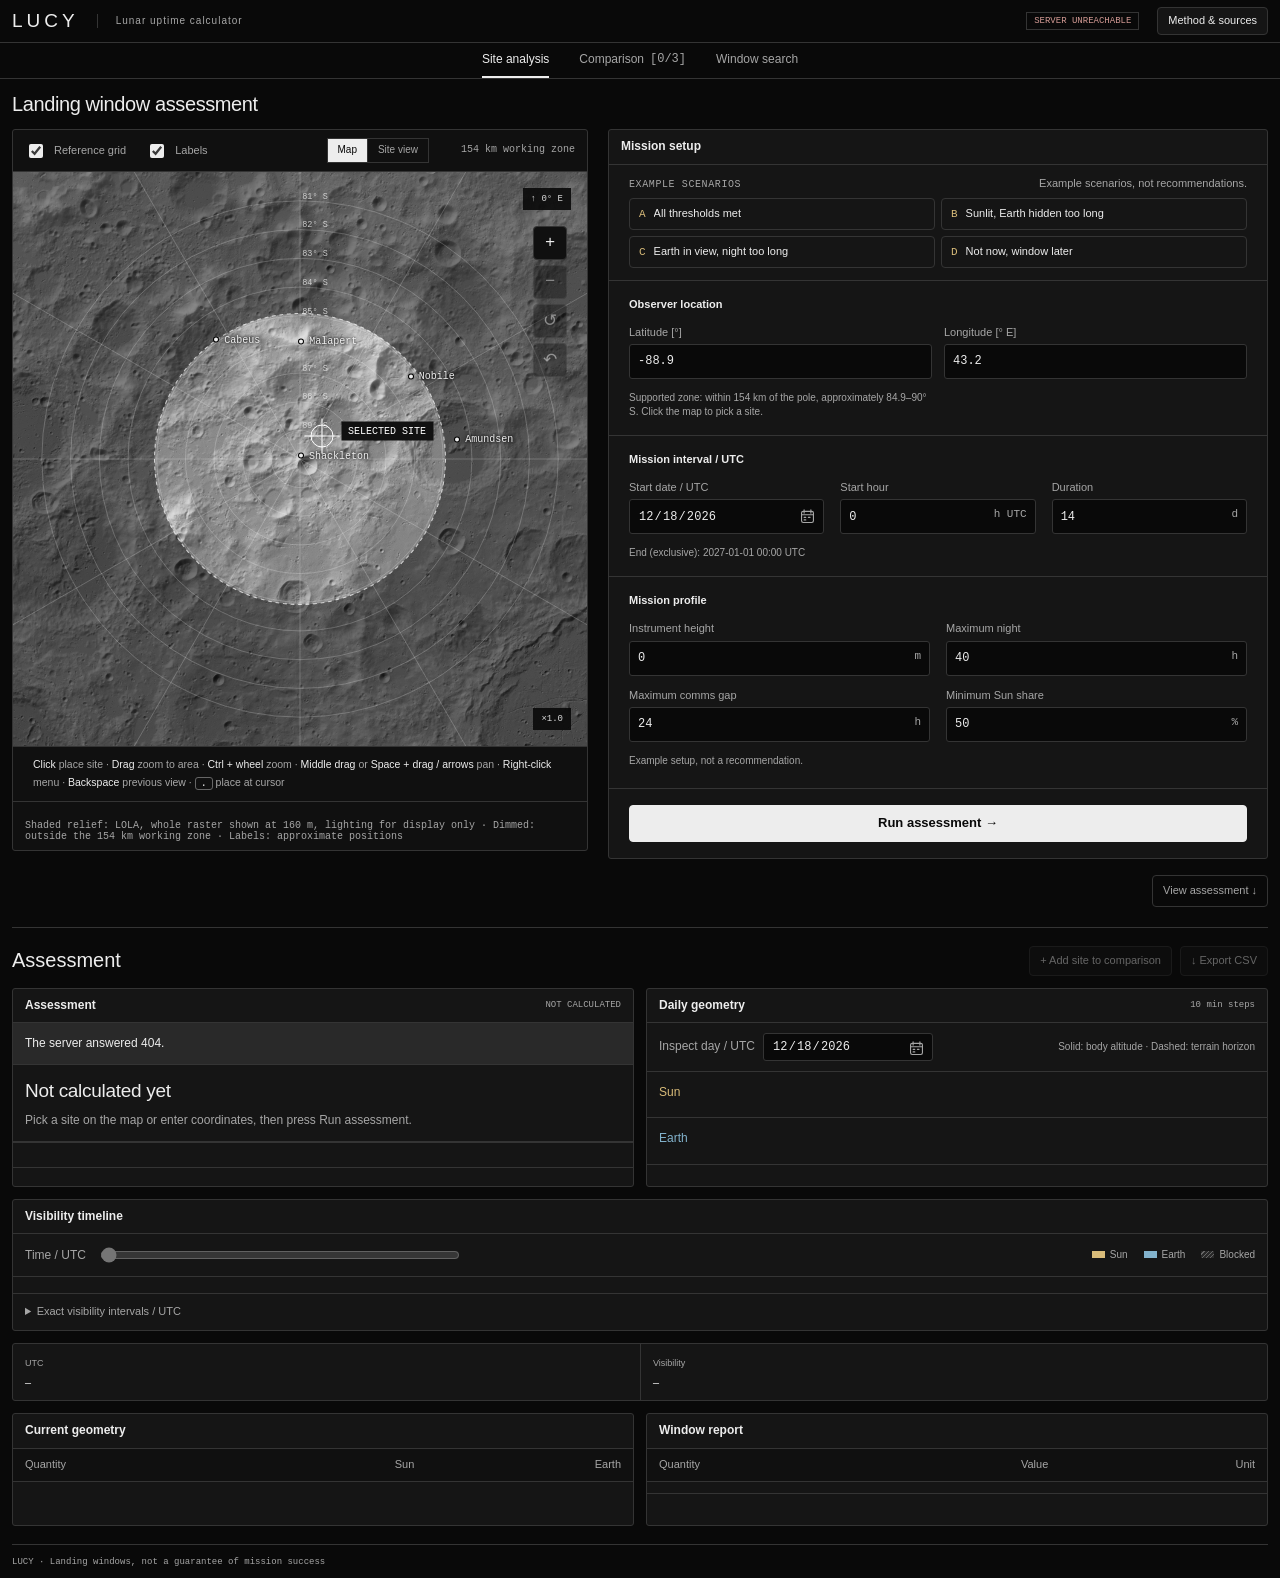
==== web/index.html @ 044cf1bf "Add the nearest acceptable window, example scenarios and the new search layout - POST /api/next-wind" ====
<!doctype html>
<html lang="en">
<head>
<meta charset="utf-8">
<meta name="viewport" content="width=device-width,initial-scale=1">
<meta name="description" content="LUCY: landing windows at the lunar south pole. Sunlight and direct Earth visibility from LOLA terrain and JPL DE440 ephemerides.">
<title>LUCY | Lunar Uptime Calculator for Your mission</title>
<link rel="stylesheet" href="assets/css/lucy.css">
</head>
<body>
<header><div class="brand">LUCY</div><div class="product">Lunar uptime calculator</div><span class="mode" id="data-state">Connecting…</span><button id="about">Method &amp; sources</button></header>
<nav aria-label="Primary navigation"><div class="nav-links">
<button role="tab" id="tab-site" aria-selected="true" aria-controls="site-view" data-view="site">Site analysis</button>
<a id="tab-compare" href="compare.html">Comparison <span id="pin-count" class="mono">[0/3]</span></a>
<button role="tab" id="tab-search" aria-selected="false" aria-controls="search-view" data-view="search">Window search</button>
</div></nav>
<div class="workspace-title"><div><h1 id="page-title">Landing window assessment</h1></div></div>

<main>
<div id="site-view" data-stale="false" role="tabpanel" aria-labelledby="tab-site">
<section class="setup-stage" aria-label="Site and mission configuration"><div class="layout">

<section class="panel map-panel">
<div class="panel-head"><h2>Surface</h2></div>
<div class="map-toolbar">
<label><input type="checkbox" id="grid-toggle" checked> Reference grid</label>
<label><input type="checkbox" id="labels-toggle" checked> Labels</label>
<div class="view-switch" id="view-switch" role="group" aria-label="Surface view" hidden><button type="button" id="view-map" aria-pressed="true">Map</button><button type="button" id="view-3d" aria-pressed="false">Site view</button></div>
<span class="mono">154 km working zone</span>
</div>
<div class="map-stage">
<div class="map" id="map" tabindex="0" aria-label="South pole map. Click to place the site. Use the coordinate fields for exact values.">
<div class="world" id="world">
<img id="map-image" src="assets/img/basemap.jpg" alt="Shaded relief of the lunar south pole from LOLA terrain" draggable="false">
<svg class="graticule" id="grid" aria-hidden="true" viewBox="-304 -304 608 608" preserveAspectRatio="none"></svg>
</div>
<div class="overlay">
<div id="label-layer"></div>
<div id="pin-layer"></div>
<div class="marker" id="marker"><span>SELECTED SITE</span></div>
</div>
<div class="selbox" id="selbox"></div>
<span class="map-axis">↑ 0° E</span>
<div class="map-ui zoom-tools" role="group" aria-label="Map view">
<button type="button" id="zoom-in" aria-label="Zoom in" title="Zoom in">+</button>
<button type="button" id="zoom-out" aria-label="Zoom out" title="Zoom out">−</button>
<button type="button" id="zoom-reset" aria-label="Reset view" title="Reset view">↺</button>
<button type="button" id="zoom-prev" aria-label="Previous view" title="Previous view (Backspace)">↶</button>
</div>
<span class="map-ui map-scale" id="readout">×1.0</span>
<div class="ctx" id="ctx" role="menu" aria-label="Map menu">
<button type="button" role="menuitem" data-act="place">Place site here <span class="kbd">.</span></button>
<button type="button" role="menuitem" data-act="copy">Copy coordinates</button>
<hr>
<button type="button" role="menuitem" data-act="zoom">Zoom to here</button>
<button type="button" role="menuitem" data-act="reset">Reset view</button>
</div>
</div>
<p class="map-help"><b>Click</b> place site · <b>Drag</b> zoom to area · <b>Ctrl + wheel</b> zoom · <b>Middle drag</b> or <b>Space + drag / arrows</b> pan · <b>Right-click</b> menu · <b>Backspace</b> previous view · <span class="kbd">.</span> place at cursor</p>
<div class="map-status">
<span id="map-coordinates"></span>
<span>Shaded relief: LOLA, whole raster shown at 160 m, lighting for display only · Dimmed: outside the 154 km working zone · Labels: approximate positions</span>
</div>
<div class="site3d" id="site3d" hidden aria-label="Site view: terrain around the selected site"></div>
</div>
</section>

<div class="analysis-column">
<section class="panel setup-panel"><div class="panel-head"><h2>Mission setup</h2></div>
<div class="presets" id="presets" hidden><div class="presets-head"><span>Example scenarios</span><small id="presets-note">Example scenarios, not recommendations.</small></div><div class="preset-buttons" id="preset-buttons" role="group" aria-label="Example scenarios"></div></div>
<form id="mission-form" novalidate>
<fieldset class="location-group">
<legend>Observer location</legend>
<div class="group-title" aria-hidden="true">Observer location</div>
<div class="pair">
<div><label for="lat">Latitude [°]</label><input id="lat" type="number" min="-90" max="-80" step="0.0001" value="-88.9" required><span class="field-error" id="error-lat" role="alert"></span></div>
<div><label for="lon">Longitude [° E]</label><input id="lon" type="number" min="-180" max="180" step="0.0001" value="43.2" required><span class="field-error" id="error-lon" role="alert"></span></div>
</div>
<p class="hint" id="zone-hint">Supported zone: within 154 km of the pole, approximately 84.9–90° S. Click the map to pick a site.</p>
</fieldset>

<fieldset class="interval-group">
<legend>Mission interval / UTC</legend>
<div class="group-title" aria-hidden="true">Mission interval / UTC</div>
<div class="field"><label for="start">Start date / UTC</label><input id="start" type="date" value="2026-12-18" min="2000-01-01" max="2050-12-31" required><span class="field-error" id="error-start" role="alert"></span></div>
<div class="field"><label for="hour">Start hour</label><div class="unit-input"><input id="hour" type="number" min="0" max="23" step="1" value="0" required><span class="field-error" id="error-hour" role="alert"></span><span>h UTC</span></div></div>
<div class="field"><label for="duration">Duration</label><div class="unit-input"><input id="duration" type="number" min="1" max="60" value="14" step="any" required><span class="field-error" id="error-duration" role="alert"></span><span>d</span></div></div>
<p class="hint" id="interval-end"></p>
</fieldset>

<fieldset class="profile-group">
<legend>Mission profile</legend>
<div class="group-title" aria-hidden="true">Mission profile</div>
<div class="field"><label for="height">Instrument height</label><div class="unit-input"><input id="height" type="number" min="0" max="100" value="0" step="any" required><span class="field-error" id="error-height" role="alert"></span><span>m</span></div></div>
<div class="field"><label for="night">Maximum night</label><div class="unit-input"><input id="night" type="number" min="0" value="40" step="any" required><span class="field-error" id="error-night" role="alert"></span><span>h</span></div></div>
<div class="field"><label for="gap">Maximum comms gap</label><div class="unit-input"><input id="gap" type="number" min="0" value="24" step="any" required><span class="field-error" id="error-gap" role="alert"></span><span>h</span></div></div>
<div class="field"><label for="sun">Minimum Sun share</label><div class="unit-input"><input id="sun" type="number" min="0" max="100" value="50" step="any" required><span class="field-error" id="error-sun" role="alert"></span><span>%</span></div></div>
<p class="hint example-hint" id="example-note">Example setup, not a recommendation.</p>
</fieldset>
<div class="form-actions"><button type="submit" id="run-button" class="primary">Run assessment →</button><p id="form-error" class="error" role="alert"></p></div>
</form></section>
</div>

</div>
<div class="setup-tail"><span></span><button type="button" id="view-results">View assessment ↓</button></div>
</section>

<section id="results-section" class="results-section" aria-label="Assessment and plots">
<div class="results-heading"><h2>Assessment</h2><span class="mono" id="window-label"></span><div class="tools"><button id="pin" disabled>+ Add site to comparison</button><button id="export" disabled>↓ Export CSV</button></div></div>

<section class="panel assessment-panel" id="assessment-results" aria-label="Window assessment">
<div class="panel-head"><h2>Assessment</h2><span id="run-state" class="mono">NOT CALCULATED</span></div>
<div id="window-message" class="inline-message" role="status" hidden></div>
<div id="window-skeleton" class="window-skeleton" hidden><div class="skeleton"></div><div class="skeleton"></div><div class="skeleton"></div></div>
<div class="result-notice" role="status">Settings changed. Run again to update.</div>
<div class="assessment"><div class="verdict" id="verdict">Not calculated yet</div><p id="explanation">Pick a site on the map or enter coordinates, then press Run assessment.</p></div>
<div id="criteria" class="criteria-grid"></div>
<div class="secondary-metrics" id="secondary-metrics"></div>
<div class="next-window" id="next-window" role="status" hidden><span class="next-window-label">Nearest acceptable window</span><span id="next-window-text"></span><button type="button" id="next-window-open" hidden>Check in detail →</button></div>
<div class="mini-meta" id="mini-meta"></div>
</section>

<section class="panel bottom" id="visibility-timeline">
<div class="panel-head"><h2>Visibility timeline</h2></div>
<div class="inspector-toolbar"><label for="cursor" style="margin:0">Time / UTC</label><input id="cursor" type="range" min="0" max="0" step="1" value="0" disabled aria-label="Minute within mission window"><span id="cursor-label" class="mono"></span><div class="legend-items"><span><i class="sun-key"></i>Sun</span><span><i class="earth-key"></i>Earth</span><span><i class="hidden-key"></i>Blocked</span></div></div>
<div class="timeline" id="timeline"></div>
<details class="interval-details"><summary>Exact visibility intervals / UTC</summary><div id="interval-table"></div></details>
</section>

<section class="panel geometry-panel">
<div class="panel-head"><h2>Daily geometry</h2><span id="geometry-meta">10 min steps</span></div>
<div class="geometry-controls"><label for="chart-day">Inspect day / UTC</label><input id="chart-day" type="date" min="2000-01-01" max="2050-12-31" value="2026-12-18"><span>Solid: body altitude · Dashed: terrain horizon</span></div>
<div class="geometry-charts"><div data-body="sun"><h3>Sun</h3><div id="sun-chart"></div></div><div data-body="earth"><h3>Earth</h3><div id="earth-chart"></div></div></div>
<p class="terrain-example" id="terrain-example"></p>
</section>

<div class="epoch-strip"><div class="under-map" id="instant-summary"><div><small>UTC</small><strong id="epoch">—</strong></div><div><small>Visibility</small><strong id="instant-state">—</strong></div></div></div>
<div class="outputs">
<section class="panel"><div class="panel-head"><h2>Current geometry</h2><span id="instant-meta"></span></div><div id="instant-message" role="status" hidden></div><table><thead><tr><th>Quantity</th><th>Sun</th><th>Earth</th></tr></thead><tbody id="instant-table"></tbody></table></section>
<section class="panel"><div class="panel-head"><h2>Window report</h2><span id="report-meta"></span></div><table><thead><tr><th>Quantity</th><th>Value</th><th>Unit</th></tr></thead><tbody id="report"></tbody></table><p class="data-note" id="report-context"></p></section>
</div>
</section>
</div>

<section id="search-view" role="tabpanel" aria-labelledby="tab-search" class="secondary-view" hidden>
<div class="panel"><div class="panel-head"><h2>Find sites &amp; start dates</h2></div>
<form id="search-form" class="search-controls" novalidate>
<div class="field"><label for="search-from">First start date / UTC</label><input id="search-from" type="date" min="2000-01-01" max="2050-12-31" value="2026-12-18" required><span class="field-error" id="error-search-from" role="alert"></span></div>
<div class="field"><label for="search-until">Last start date / UTC</label><input id="search-until" type="date" min="2000-01-01" max="2050-12-31" value="2027-01-17" required><span class="field-error" id="error-search-until" role="alert"></span></div>
<div class="field"><label for="search-region">Search region</label><select id="search-region"><option value="zone">Entire supported region</option><option value="circle">Circle around selected site</option></select></div>
<div class="field" id="radius-field" hidden><label for="search-radius">Radius around selected site [km]</label><input id="search-radius" type="number" min="5" max="308" value="25" step="1"><span class="field-error" id="error-search-radius" role="alert"></span></div>
<div class="field"><label for="search-duration">Duration</label><div class="unit-input"><input id="search-duration" type="number" min="1" max="60" value="14" step="any" required><span class="field-error" id="error-search-duration" role="alert"></span><span>d</span></div></div>
<div class="field"><label for="search-night">Maximum night</label><div class="unit-input"><input id="search-night" type="number" min="0" value="40" step="any" required><span class="field-error" id="error-search-night" role="alert"></span><span>h</span></div></div>
<div class="field"><label for="search-gap">Maximum comms gap</label><div class="unit-input"><input id="search-gap" type="number" min="0" value="24" step="any" required><span class="field-error" id="error-search-gap" role="alert"></span><span>h</span></div></div>
<div class="field"><label for="search-sun">Minimum Sun share</label><div class="unit-input"><input id="search-sun" type="number" min="0" max="100" value="50" step="any" required><span class="field-error" id="error-search-sun" role="alert"></span><span>%</span></div></div>
<button type="submit" id="search-button" class="primary">Search</button>
<p id="search-context" class="hint"></p>
</form>
<p class="data-note search-height">Search uses horizons precomputed for an instrument height of 0 m; the height field does not apply here.</p>
</div>
<div class="search-body">
<div class="panel search-map-panel"><div class="panel-head"><h2>Acceptable start dates / site grid</h2><span id="search-count"></span></div>
<div class="search-map" id="search-map"><svg id="search-grid" viewBox="-160 -160 320 320" role="img" aria-label="Share of acceptable start dates on a 5 km polar grid"></svg><div id="search-overlay" class="search-overlay" role="status" hidden></div></div>
<div class="map-legend"><span>Acceptable start dates</span><span class="share-ramp"></span><span>0% → 100%</span><span>5 km squares · dots: no acceptable start</span></div>
<div id="search-message" class="inline-message" role="status" hidden></div>
<p class="data-note" id="search-note">Map: hourly screening · Top 10: minute resolution.</p>
</div>
<section class="panel search-top-panel"><div class="panel-head"><h2>Top 10 sites</h2></div><div id="search-results" class="search-table-wrap"></div></section>
</div>
</section>
</main>

<footer><span>LUCY · Landing windows, not a guarantee of mission success</span></footer>

<dialog id="sources">
<div class="panel-head"><h2>Method, data &amp; sources</h2><button id="close-sources">Close ×</button></div>
<div class="dialog-content">
<h3>What LUCY calculates</h3>
<p>For a site and a mission window, LUCY checks minute by minute whether the Sun is visible (power) and whether the Earth is visible (direct communication), then compares the longest night, the Sun share and the longest communication gap with the mission's thresholds. The calculation is deterministic and reproducible, with no AI. It shows landing windows that meet the thresholds; it does not guarantee mission success.</p>
<h3>How visibility is decided</h3>
<p>Terrain horizon: for every site, the highest terrain elevation angle in 720 directions (0.5° each) out to 150 km, computed from the LOLA elevation model on the lunar sphere. A body is visible when its altitude is above the terrain horizon in its own direction. Sun and Earth positions come from the JPL DE440 ephemeris in the lunar body-fixed frame (MOON_ME), computed locally with Skyfield.</p>
<h3>Data</h3>
<ul>
<li>LOLA south pole elevation model, 80 m per pixel, LDEM_80S_80MPP_ADJ (Barker et al., 2023, PSJ 4:183; NASA GSFC PGDA product 90).</li>
<li>JPL planetary ephemeris DE440 (de440s.bsp), lunar orientation moon_pa_de440_200625.bpc, frame kernel moon_de440_250416.tf, constants pck00011.tpc (NASA NAIF).</li>
</ul>
<h3>Supported domain</h3>
<p>Within 154 km of the lunar south pole, approximately 84.9–90° S. Dates 2000–2050. Windows 1–60 days. A site outside coverage returns "insufficient terrain data", not a failed assessment.</p>
<h3>Limits of the model</h3>
<p>Body centres (no partial Sun disc), no eclipses, direct line of sight to Earth. Window intervals are resolved to a minute; daily charts use 10-minute samples. Search map shares use hourly samples of start times; top search results are recalculated at 1-minute resolution. The map background is shaded LOLA relief with a fixed display light, not the illumination of any date. Crater labels are approximate.</p>
</div>
</dialog>
<div class="notification" id="notification" role="status" hidden></div>

<script src="assets/js/features.js"></script>
<script src="assets/js/api.js"></script>
<script src="assets/js/store.js"></script>
<script src="assets/js/map.js"></script>
<script src="assets/js/app.js"></script>
<script src="assets/js/date-picker.js"></script>
<script src="assets/js/select.js"></script>
<script type="module" src="assets/js/site3d.js"></script>
</body>
</html>
---- web/assets/css/lucy.css ----
:root {
  color-scheme: dark;
  --bg: #090909; --paper: #151515; --white: #1b1b1b;
  --ink: #ededed; --muted: #a6a6a6; --line: #343434;
  --blue: #dedede; --blue-bg: #292929; --dark: #101010;
  --dark-line: #343434; --map-ink: #dadada;
  --mono: 'SFMono-Regular', Menlo, Consolas, monospace;
  --sans: 'Avenir Next', 'Helvetica Neue', sans-serif;
}
* { box-sizing: border-box; }
html { scroll-padding-top: 80px; }
body { margin: 0; background: var(--bg); color: var(--ink); font: 13px/1.6 var(--sans); }
button, input, select { font: inherit; }
button, a, input, select { outline-offset: 4px; }
:focus-visible { outline: 2px solid var(--ink); }
button { cursor: pointer; border: 1px solid var(--line); background: var(--paper); color: var(--ink); padding: 9px 14px; border-radius: 4px; }
button:hover { background: var(--blue-bg); border-color: var(--muted); }
button:disabled { opacity: .4; cursor: default; }
a { color: var(--ink); text-underline-offset: 4px; }
.mono, input, select, td { font-family: var(--mono); font-variant-numeric: tabular-nums; }
header { min-height: 62px; display: flex; align-items: center; gap: 26px; padding: 12px 3vw; border-bottom: 1px solid var(--line); }
.brand { font-size: 24px; font-weight: 500; letter-spacing: 6px; }
.product { border-left: 1px solid var(--line); padding-left: 26px; font-size: 10px; letter-spacing: 1px; color: var(--muted); }
.product .mono { font-size: 10px; letter-spacing: 0; }
.mode { margin-left: auto; font: 10px var(--mono); color: var(--muted); border: 1px solid var(--line); padding: 6px 9px; }
header button { font-size: 11px; }
nav { position: sticky; top: 0; z-index: 8; min-height: 44px; display: flex; align-items: stretch; gap: 30px; padding: 0 3vw; background: var(--bg); border-bottom: 1px solid var(--line); }
nav button { border: 0; border-bottom: 2px solid transparent; border-radius: 0; background: transparent; padding: 14px 0; color: var(--muted); font-size: 12px; }
nav button[aria-selected=true] { color: var(--ink); border-bottom-color: var(--ink); }
nav button:hover { background: transparent; color: var(--ink); }
.nav-note { margin-left: auto; align-self: center; color: var(--muted); font: 10px var(--mono); }
.workspace-title, main, footer { width: min(1280px, 94%); margin-left: auto; margin-right: auto; }
.workspace-title { padding: 22px 0 18px; display: flex; align-items: center; gap: 18px; }
.workspace-title h1 { font-size: clamp(22px, 2vw, 28px); font-weight: 500; line-height: 1.3; letter-spacing: -.8px; margin: 7px 0 8px; }
.workspace-title p { margin: 0; color: var(--muted); font-size: 13px; }
.code { color: var(--muted); font: 10px var(--mono); letter-spacing: 1px; }
.tools { display: flex; gap: 8px; margin-left: auto; flex-shrink: 0; }
.tools button { font-size: 11px; }
.section-jumps { display: flex; flex-wrap: wrap; gap: 8px; margin: 0 0 14px; }
.section-jumps button { font-size: 11px; padding: 7px 12px; color: var(--muted); }
.layout { display: grid; grid-template-columns: repeat(2, minmax(0, 1fr)); gap: 16px; align-items: start; margin-bottom: 24px; }
.panel { border: 1px solid var(--line); border-radius: 6px; background: var(--paper); min-width: 0; overflow: hidden; }
.panel-head { min-height: 44px; display: flex; gap: 12px; justify-content: space-between; align-items: center; padding: 11px 16px; border-bottom: 1px solid var(--line); }
.panel-head h2 { font-size: 12px; font-weight: 600; margin: 0; }
.panel-head > span { font: 9px var(--mono); color: var(--muted); text-align: right; }
fieldset { min-inline-size: 0; border: 0; margin: 0; padding: 20px; border-bottom: 1px solid var(--line); display: flow-root; }
legend { float: none; width: auto; padding: 0; margin: 0; }
/* Native legends are kept for accessible form groups; titles live inside each group. */
fieldset > legend { position: absolute; width: 1px; height: 1px; overflow: hidden; clip-path: inset(50%); white-space: nowrap; }
.group-title { font-size: 12px; font-weight: 600; margin-bottom: 14px; }
.pair { display: grid; grid-template-columns: minmax(0,1fr) minmax(0,1fr); gap: 12px; }
.pair > div { min-width: 0; }
label { display: block; color: var(--muted); font-size: 12px; margin-bottom: 7px; }
.field { margin-bottom: 14px; }
.field:last-child { margin-bottom: 0; }
input, select { width: 100%; min-width: 0; border: 1px solid var(--line); background: var(--bg); color: var(--ink); padding: 10px; border-radius: 3px; font-size: 12px; }
.unit-input { display: flex; align-items: center; position: relative; }
.unit-input input { padding-right: 30px; }
.unit-input span { position: absolute; right: 12px; font: 11px var(--mono); color: var(--muted); }
.hint { margin: 10px 0 0; font-size: 11px; color: var(--muted); line-height: 1.6; }
.form-actions { padding: 20px; }
.primary { background: var(--ink); color: var(--bg); border-color: var(--ink); font-weight: 600; }
.primary:hover { background: #fff; color: #090909; }
.form-actions .primary { width: 100%; padding: 12px; }
.error { margin: 10px 0 0; font-size: 11px; color: var(--ink); }
.map-panel { position: relative; top: auto; background: var(--dark); }
.map-toolbar { padding: 12px 20px; display: flex; gap: 20px; align-items: center; border-bottom: 1px solid var(--line); }
.map-toolbar label { display: flex; align-items: center; gap: 8px; margin: 0; font-size: 11px; }
.map-toolbar input { width: 14px; height: 14px; accent-color: var(--ink); }
.map-toolbar > span { font-size: 10px; color: var(--muted); margin-left: auto; }
.map { width: 100%; height: auto; aspect-ratio: 1 / 1; position: relative; overflow: hidden; background: #050505; cursor: crosshair; }
.map-image, .graticule { position: absolute; inset: 0; width: 100%; height: 100%; pointer-events: none; transform-origin: center; }
.map-image { object-fit: contain; filter: grayscale(1) contrast(1.06); }
.graticule { opacity: .38; }
.map-tag, .map-axis, .map-bottom, .map-scale { position: absolute; font: 9px var(--mono); color: var(--map-ink); background: #090909e6; padding: 6px 8px; pointer-events: none; }
.map-tag { top: 16px; left: 16px; }
.map-axis { top: 16px; right: 16px; }
.map-bottom { bottom: 16px; left: 16px; }
.map-scale { bottom: 16px; right: 16px; }
.zoom-tools { position: absolute; top: 54px; right: 20px; display: flex; flex-direction: column; gap: 5px; }
.zoom-tools button { width: 34px; height: 34px; padding: 0; background: var(--dark); font: 17px var(--mono); }
.marker { position: absolute; width: 23px; height: 23px; border: 1px solid #fff; border-radius: 50%; transform: translate(-50%,-50%); pointer-events: none; }
.marker:before, .marker:after { content: ''; position: absolute; background: #fff; }
.marker:before { height: 1px; width: 35px; left: -7px; top: 10px; }
.marker:after { width: 1px; height: 35px; top: -7px; left: 10px; }
.marker span { position: absolute; left: 30px; top: -4px; font: 10px var(--mono); white-space: nowrap; background: #111; color: #fff; padding: 4px 7px; }
.map-status { display: flex; flex-wrap: wrap; justify-content: space-between; gap: 10px; padding: 12px 20px; border-top: 1px solid var(--line); font: 10px var(--mono); color: var(--muted); }
.under-map { display: grid; grid-template-columns: 1fr 1fr; border-top: 1px solid var(--line); }
.under-map > div { padding: 18px 20px; }
.under-map > div + div { border-left: 1px solid var(--line); }
.under-map small { font-size: 10px; color: var(--muted); }
.under-map strong { display: block; font: 11px var(--mono); margin-top: 8px; }
.section-heading { display: flex; justify-content: space-between; align-items: baseline; margin: 24px 0 12px; gap: 20px; }
.section-heading h2 { font-size: 20px; font-weight: 500; margin: 0; letter-spacing: -.4px; }
.section-heading p { margin: 0; color: var(--muted); font-size: 12px; }
.assessment-panel { margin-bottom: 24px; scroll-margin-top: 78px; }
.assessment { padding: 18px 20px; border-bottom: 1px solid var(--line); }
.result-label { color: var(--muted); font: 10px var(--mono); }
.verdict { font-size: 23px; font-weight: 500; margin: 7px 0; letter-spacing: -.3px; }
.assessment p { margin: 0; color: var(--muted); font-size: 13px; }
.criteria-grid { display: grid; grid-template-columns: repeat(3,minmax(0,1fr)); }
.criterion { padding: 18px 20px; }
.criterion + .criterion { border-left: 1px solid var(--line); }
.criterion-name { display: flex; flex-wrap: wrap; align-items: center; justify-content: space-between; gap: 10px; font-size: 12px; }
.criterion-name b { font: 10px var(--mono); padding: 3px 7px; border: 1px solid var(--line); }
.pass { color: var(--muted); }
.fail { color: var(--ink); }
.criterion-name .fail { border-color: var(--ink); }
.reading { display: flex; align-items: baseline; gap: 6px; margin: 12px 0; }
.reading strong { font: 30px var(--mono); letter-spacing: -1px; }
.reading small { color: var(--muted); font: 12px var(--mono); }
.reading span { margin-left: auto; color: var(--muted); font: 10px var(--mono); }
.meter { height: 3px; background: #383838; margin: 12px 0; }
.meter i { display: block; height: 100%; background: #bdbdbd; max-width: 100%; }
.criterion.is-failed .meter i { background: repeating-linear-gradient(90deg,#eee 0 5px,#555 5px 8px); }
.criterion p { color: var(--muted); font: 11px var(--mono); margin: 12px 0 0; }
.mini-meta { display: flex; flex-wrap: wrap; justify-content: space-between; gap: 12px 24px; padding: 14px 24px; border-top: 1px solid var(--line); color: var(--muted); font-size: 10px; }
.mini-meta b { font: 10px var(--mono); color: var(--ink); }
[data-stale=true] .assessment-panel { border-style: dashed; }
[data-stale=true] #run-state { color: var(--ink); }
[data-stale=true] .criteria-grid { opacity: .5; }
.result-notice { display: none; background: var(--blue-bg); color: var(--ink); padding: 12px 24px; font-size: 12px; border-bottom: 1px solid var(--line); }
[data-stale=true] .result-notice { display: block; }
.bottom { margin-bottom: 24px; }
.inspector-toolbar { padding: 18px 24px; display: flex; flex-wrap: wrap; align-items: center; gap: 16px; border-bottom: 1px solid var(--line); font-size: 11px; }
.inspector-toolbar input { flex: 1; min-width: 140px; max-width: 360px; padding: 0; accent-color: var(--ink); }
.legend-items { margin-left: auto; display: flex; gap: 16px; font-size: 10px; color: var(--muted); }
.legend-items i { display: inline-block; width: 13px; height: 7px; background: #c8c8c8; margin-right: 5px; }
.legend-items .hidden-key { background: repeating-linear-gradient(135deg,#292929,#292929 2px,#666 2px,#666 3px); }
.timeline { padding: 10px 24px 20px; }
.track-row { display: flex; align-items: center; gap: 15px; margin: 16px 0; }
.track-row > span { width: 55px; font: 10px var(--mono); }
.track { display: flex; flex: 1; height: 18px; background: var(--bg); overflow: hidden; }
.track i { height: 100%; flex: 1; min-width: 0; background: #c8c8c8; }
.track i.off { background: repeating-linear-gradient(135deg,#292929,#292929 2px,#666 2px,#666 3px); }
.ticks { display: flex; justify-content: space-between; margin-left: 70px; color: var(--muted); font: 10px var(--mono); }
.outputs { display: grid; grid-template-columns: repeat(2,minmax(0,1fr)); gap: 16px; margin-bottom: 40px; }
.chart { width: 100%; height: 230px; display: block; }
.chart text { fill: var(--muted); font: 9px var(--mono); }
.chart-wrap { padding: 20px; }
.data-note { padding: 11px 16px; border-top: 1px solid var(--line); color: var(--muted); font-size: 11px; }
table { border-collapse: collapse; width: 100%; font-size: 12px; }
th { text-align: left; color: var(--muted); background: var(--dark); font-size: 11px; font-weight: 500; }
td, th { padding: 15px 20px; border-bottom: 1px solid var(--line); }
td:not(:first-child), th:not(:first-child) { text-align: right; }
tbody tr:last-child td { border-bottom: 0; }
.secondary-view { min-height: 420px; margin-bottom: 40px; overflow-x: auto; }
.empty { max-width: 640px; padding: 48px; color: var(--muted); }
.empty h2 { color: var(--ink); font-size: 19px; font-weight: 500; }
.search-controls { padding: 24px; display: flex; flex-wrap: wrap; gap: 20px; align-items: end; }
.search-controls .field { width: 230px; margin: 0; }
.search-controls .hint { max-width: 340px; }
footer { border-top: 1px solid var(--line); padding: 20px 0 30px; display: flex; flex-wrap: wrap; justify-content: space-between; gap: 18px; color: var(--muted); font: 9px var(--mono); }
dialog { width: 640px; max-width: 92vw; border: 1px solid var(--line); border-radius: 6px; padding: 0; color: var(--ink); background: var(--paper); }
dialog::backdrop { background: #000b; }
.dialog-content { padding: 24px; }
.dialog-content h3 { font-size: 14px; margin-top: 24px; }
.dialog-content p, .dialog-content li { color: var(--muted); font-size: 12px; }
.dialog-content li { margin: 10px 0; }
.notification { position: fixed; bottom: 24px; left: 50%; transform: translateX(-50%); max-width: 90vw; background: var(--ink); color: var(--bg); padding: 12px 20px; font-size: 12px; border-radius: 4px; z-index: 10; }
[hidden] { display: none !important; }
@media(max-width:1100px) {
  .workspace-title { align-items: flex-start; flex-wrap: wrap; }
  .tools { margin-left: 0; }
  .layout { grid-template-columns: repeat(2, minmax(0,1fr)); gap: 16px; }
  .under-map { grid-template-columns: 1fr; }
  .under-map > div + div { border-left: 0; border-top: 1px solid var(--line); }
  .criterion { padding: 20px; }
  .reading { flex-wrap: wrap; }
  .reading span { width: 100%; margin-left: 0; }
  .outputs { grid-template-columns: minmax(0,1fr); }
}
@media(max-width:760px) {
  header { gap: 14px; padding: 16px 4%; flex-wrap: wrap; }
  .brand { font-size: 20px; }
  .product { display: none; }
  .mode { font-size: 8px; }
  header button { font-size: 10px; }
  nav { gap: 22px; padding: 0 4%; }
  .nav-note { display: none; }
  .workspace-title { padding: 24px 0; }
  .tools { flex-wrap: wrap; }
  .layout { grid-template-columns: minmax(0,1fr); }
  .map-panel { position: static; }
  .map { height: auto; aspect-ratio: 1 / 1; }
  .map-tag { font-size: 8px; max-width: 65%; }
  .map-toolbar { gap: 10px; padding: 12px; }
  .map-toolbar > span { font-size: 8px; }
  .map-scale { display: none; }
  .criteria-grid { grid-template-columns: minmax(0,1fr); }
  .criterion + .criterion { border-left: 0; border-top: 1px solid var(--line); }
  .reading span { width: auto; margin-left: auto; }
  .section-heading { align-items: flex-start; flex-direction: column; gap: 6px; }
  .legend-items { width: 100%; margin-left: 0; }
  .panel-head { flex-wrap: wrap; }
  .secondary-view table { min-width: 600px; }
  .empty { padding: 28px; }
  .chart-wrap { padding: 12px; }
}
@media(prefers-reduced-motion:reduce) { *, *::before, *::after { scroll-behavior: auto !important; } }


/* Contract-specific controls and local asynchronous states. All assets are local. */
.preview-bar{width:min(1280px,94%);margin:0 auto 14px;display:flex;align-items:center;gap:12px;padding:12px 16px;border:1px dashed var(--line);border-radius:4px;color:var(--muted);font:10px var(--mono)}
.preview-bar>span{flex:1}.preview-bar label{margin:0;font:10px var(--mono)}.preview-bar select{width:220px;padding:7px;font:10px var(--mono)}
.optional{color:var(--muted);font-size:10px;margin-left:5px}
.field-error{display:block;color:var(--ink);font-size:11px;line-height:1.5;margin-top:6px}.field-error:empty{display:none}
.unit-input{flex-wrap:wrap}.unit-input>.field-error{position:static;width:100%;font:11px/1.5 var(--sans);order:2}
.unit-input>span:not(.field-error){top:12px}
[aria-invalid=true]{border:1px solid var(--ink);outline:1px dashed var(--ink);outline-offset:3px}
.inline-message{padding:18px 24px;border-bottom:1px solid var(--line);font-size:13px;background:var(--blue-bg)}
.inline-message[data-kind=input]{border-left:3px solid var(--ink)}
.secondary-metrics{padding:16px 20px;display:flex;flex-wrap:wrap;gap:12px 24px;border-top:1px solid var(--line);font-size:12px;color:var(--muted)}
.secondary-metrics b{font:14px var(--mono);color:var(--ink);margin-left:8px}.secondary-metrics .profile-label{width:100%;font-size:11px}.secondary-metrics .profile-label b{font-size:11px}
.geometry-panel{margin-bottom:24px}.geometry-controls{padding:18px 24px;display:flex;flex-wrap:wrap;align-items:center;gap:16px;border-bottom:1px solid var(--line)}
.geometry-controls label{margin:0}.geometry-controls input{width:170px}.geometry-controls>span{margin-left:auto;color:var(--muted);font-size:11px}
.geometry-charts{display:grid;grid-template-columns:1fr 1fr}.geometry-charts>div{padding:20px;min-width:0}.geometry-charts>div+div{border-left:1px solid var(--line)}
.geometry-charts h3{font-size:13px;font-weight:500;margin:0 0 12px}.geometry-charts .chart{height:210px}
.geometry-explainer{padding:20px 24px;border-top:1px solid var(--line);display:flex;gap:24px;font-size:12px}.geometry-explainer b{white-space:nowrap;font-weight:500}.geometry-explainer span{color:var(--muted)}
.interval-details{border-top:1px solid var(--line)}.interval-details summary{padding:16px 24px;cursor:pointer;color:var(--muted);font-size:12px}.interval-details>div{max-height:360px;overflow:auto}
.track button.interval{height:100%;min-width:2px;padding:0;border:0;border-radius:0;background:#c8c8c8;flex-shrink:1}.track button.interval.off{background:repeating-linear-gradient(135deg,#292929,#292929 2px,#666 2px,#666 3px)}
.track button.interval:hover{box-shadow:inset 0 0 0 1px #fff;filter:brightness(1.25)}.track button.interval:focus-visible{outline-offset:-2px;outline:2px solid #fff}
.window-skeleton{padding:24px;display:grid;grid-template-columns:repeat(3,minmax(0,1fr));gap:24px}
.skeleton{display:block;background:linear-gradient(90deg,#222,#373737,#222);background-size:200% 100%;border-radius:3px;animation:skeleton-shift 1.8s linear infinite;height:70px}
.cell-skeleton{height:16px;min-width:70px;width:100%}
[data-loading=true] .criteria-grid,[data-loading=true] .assessment,[data-loading=true] .secondary-metrics{opacity:.35}
[data-loading=true] #comparison{opacity:.65}
[data-loading=true] #search-grid{opacity:.25}
[data-loading=true] #search-grid circle{pointer-events:none}
[data-pulse=true]{animation:marker-pulse 1.5s ease-in-out infinite}
.spinner{display:inline-block;width:12px;height:12px;border:1.5px solid currentColor;border-right-color:transparent;border-radius:50%;vertical-align:-2px;margin-right:8px;animation:spin .9s linear infinite}
.compare-toolbar{display:flex;align-items:center;flex-wrap:wrap;gap:12px;padding:20px 24px}.compare-toolbar p{flex:1;min-width:220px;color:var(--muted);font:11px/1.7 var(--mono);margin:0}
#comparison{overflow-x:auto}#comparison table{min-width:700px;table-layout:fixed}#comparison th:first-child,#comparison td:first-child{width:25%}#comparison td{vertical-align:top;font-size:11px;line-height:1.8;overflow-wrap:anywhere}#comparison th button{font-size:10px;padding:4px 8px;margin-top:8px}
#search-view{overflow:visible;background:transparent;border:0}#search-view>.panel{margin-bottom:24px}.search-map-panel{margin-top:24px}
.search-map{height:440px;position:relative;background:#090909}.search-map svg{display:block;width:100%;height:100%;padding:18px}
.search-map svg [data-grid]{cursor:crosshair}.search-map svg [data-grid]:hover{stroke:white;stroke-width:.6}
.search-overlay{position:absolute;top:50%;left:50%;transform:translate(-50%,-50%);border:1px solid #777;background:#111e;padding:20px 30px;text-align:center;pointer-events:none;max-width:90%}
.search-overlay strong{display:block;font-size:16px;font-weight:500}.search-overlay small{display:block;color:var(--muted);margin-top:8px}
.map-legend{padding:16px 24px;display:flex;flex-wrap:wrap;gap:16px;align-items:center;color:var(--muted);font-size:11px}.gray-ramp{height:8px;width:120px;background:linear-gradient(90deg,#303030,#f3f3f3)}
.search-table-wrap{overflow:auto}.search-table-wrap table{min-width:1000px}.search-table-wrap th button{padding:0;border:0;background:none;text-align:inherit;font-size:10px;color:var(--muted)}.search-table-wrap th button[aria-pressed=true]{color:var(--ink)}.search-table-wrap td{font-size:11px}.search-table-wrap td button{font-size:10px;white-space:nowrap}
.geometry-panel table,.outputs table{table-layout:fixed}.outputs td{overflow-wrap:anywhere}
.search-controls{align-items:flex-start}.search-controls>button{align-self:center;margin-top:20px}
@keyframes skeleton-shift{to{background-position:-200% 0}}@keyframes spin{to{transform:rotate(360deg)}}@keyframes marker-pulse{50%{box-shadow:0 0 0 8px #ffffff18}}
@media(max-width:1000px){.preview-bar{flex-wrap:wrap}.preview-bar>span{flex-basis:100%}.geometry-charts{grid-template-columns:1fr}.geometry-charts>div+div{border-left:0;border-top:1px solid var(--line)}.geometry-controls>span{margin-left:0}.geometry-explainer{flex-direction:column;gap:8px}}
@media(max-width:760px){.preview-bar select{flex:1;min-width:150px}.window-skeleton{grid-template-columns:1fr}.search-map{height:360px}.geometry-charts>div{padding:14px}.secondary-metrics{flex-direction:column;gap:14px}.search-controls .field{width:100%}.search-controls>button{margin-top:0}.geometry-controls{padding:18px}.preview-bar{font-size:9px}.interval-details table{min-width:550px}.interval-details{overflow:auto}}
@media(prefers-reduced-motion:reduce){.skeleton,.spinner,[data-pulse=true]{animation:none!important}}
.previous-value{display:block;opacity:.4;margin-bottom:8px}
[data-error=true] .criteria-grid,[data-error=true] .assessment,[data-error=true] .secondary-metrics{opacity:.4}
#instant-message{padding:12px 20px;color:var(--muted);font-size:11px}

/* Dense engineering workspace. Map remains square; inputs and results share the right column. */
body { font-size: 13px; line-height: 1.45; }
.workspace-title, main, footer { width: calc(100% - 24px); max-width: 1920px; }
header { min-height: 42px; padding: 7px 12px; gap: 18px; }
.brand { font-size: 19px; letter-spacing: 4px; }
.product { padding-left: 18px; font-size: 10px; }
.mode { padding: 3px 7px; font-size: 9px; }
header button { padding: 5px 10px; }
nav { min-height: 36px; padding: 0 12px; gap: 24px; }
nav button { padding: 8px 0; font-size: 12px; }
.workspace-title { padding: 12px 0; gap: 12px; }
.workspace-title h1 { font-size: 20px; margin: 0; letter-spacing: -.4px; }
.tools button { padding: 6px 10px; }
.layout { display: grid; grid-template-columns: clamp(340px,36vw,560px) minmax(0,1fr); gap: 12px; align-items: start; margin-bottom: 12px; }
.analysis-column { display: grid; gap: 12px; min-width: 0; }
.panel { border-radius: 3px; }
.panel-head { min-height: 34px; padding: 8px 12px; gap: 10px; }
.panel-head h2 { font-size: 12px; }
button { padding: 7px 10px; }
.map-panel { position: static; }
.map { width: 100%; height: auto; aspect-ratio: 1 / 1; }
.map-toolbar { padding: 8px 12px; }
.map-status { padding: 8px 12px; }
.under-map { grid-template-columns: repeat(2,minmax(0,1fr)); }
.under-map > div { min-width: 0; padding: 9px 12px; }
.under-map > div + div { border-left: 1px solid var(--line); border-top: 0; }
.under-map strong { font-size: 10px; line-height: 1.5; margin-top: 4px; overflow-wrap: anywhere; }
.under-map small { font-size: 9px; }
.setup-panel #mission-form { display: grid; grid-template-columns: repeat(2,minmax(0,1fr)); }
.setup-panel #mission-form fieldset { display: grid; grid-template-columns: repeat(2,minmax(0,1fr)); gap: 8px 12px; padding: 10px 12px; align-content: start; }
.setup-panel .location-group { border-right: 1px solid var(--line); }
.setup-panel #mission-form .profile-group { grid-column: 1 / -1; grid-template-columns: repeat(3,minmax(0,1fr)); }
.setup-panel .group-title, .setup-panel .location-group .pair, .setup-panel .interval-group .hint { grid-column: 1 / -1; }
.setup-panel .group-title { font-size: 11px; margin: 0; }
.setup-panel .field { margin: 0; min-width: 0; }
.setup-panel .pair { gap: 12px; }
.setup-panel label { margin-bottom: 4px; font-size: 11px; line-height: 1.4; }
.setup-panel input { height: 31px; padding: 5px 8px; font-size: 12px; }
.setup-panel .unit-input input { padding-right: 28px; }
.setup-panel .unit-input > span:not(.field-error) { top: 7px; right: 9px; }
.setup-panel .hint { margin: 0; font-size: 10px; line-height: 1.4; }
.setup-panel .example-hint { align-self: end; padding-bottom: 4px; }
.setup-panel .form-actions { grid-column: 1 / -1; padding: 10px 12px; }
.setup-panel .form-actions .primary { width: auto; min-width: 180px; padding: 8px 16px; }
.setup-panel .error:empty { display: none; }
.assessment-panel { margin-bottom: 0; }
.assessment { padding: 12px; }
.verdict { font-size: 19px; margin: 0 0 6px; }
.assessment p { font-size: 12px; line-height: 1.5; }
.criterion { padding: 12px; }
.criterion-name { font-size: 11px; gap: 6px; }
.criterion-name b { font-size: 9px; padding: 2px 4px; }
.reading { gap: 4px; margin: 8px 0; flex-wrap: wrap; }
.reading strong { font-size: 25px; }
.reading small { font-size: 11px; }
.reading span { font-size: 10px; width: auto; margin-left: auto; }
.meter { margin: 8px 0; }
.criterion p { font-size: 10px; margin: 8px 0 0; }
.secondary-metrics { display: grid; grid-template-columns: repeat(2,minmax(0,1fr)); gap: 10px; padding: 12px; font-size: 11px; }
.secondary-metrics b { font-size: 12px; margin-left: 6px; }
.secondary-metrics .profile-label { grid-column: 1 / -1; }
.inline-message, .result-notice { padding: 12px; font-size: 12px; }
.bottom, .geometry-panel { margin-bottom: 12px; }
.inspector-toolbar { padding: 10px 12px; gap: 12px; }
.timeline { padding: 4px 12px 12px; }
.track-row { margin: 10px 0; }
.track { height: 14px; }
.interval-details summary { padding: 10px 12px; font-size: 11px; }
.geometry-controls { padding: 10px 12px; gap: 12px; }
.geometry-controls input { padding: 5px 8px; }
.geometry-charts { grid-template-columns: repeat(2,minmax(0,1fr)); }
.geometry-charts > div { padding: 12px; }
.geometry-charts > div + div { border-left: 1px solid var(--line); border-top: 0; }
.geometry-charts h3 { margin: 0 0 4px; font-size: 12px; }
.geometry-charts .chart { height: 150px; }
.outputs { grid-template-columns: repeat(2,minmax(0,1fr)); gap: 12px; margin-bottom: 16px; }
td, th { padding: 8px 12px; }
footer { padding: 12px 0; }
.compare-toolbar, .search-controls { padding: 12px; gap: 12px; }
#comparison td { line-height: 1.5; }
#search-view > .panel, .search-map-panel { margin: 0 0 12px; }
.map-legend { padding: 10px 12px; }
.search-controls .field { width: 200px; }
.search-controls > button { margin-top: 22px; }
.search-controls input, .search-controls select { padding: 7px 8px; }
.data-note { padding: 10px 12px; }
.window-skeleton { padding: 12px; gap: 12px; }
@media(min-width:1600px) {
  .setup-panel #mission-form { grid-template-columns: 1fr 1fr; }
  .analysis-column .reading { flex-wrap: nowrap; }
}
@media(max-width:1100px) {
  .layout { grid-template-columns: minmax(320px,.85fr) minmax(0,1.15fr); }
  .setup-panel #mission-form { grid-template-columns: minmax(0,1fr); }
  .setup-panel .location-group { border-right: 0; }
  .setup-panel #mission-form .profile-group { grid-template-columns: repeat(2,minmax(0,1fr)); }
  .reading span { width: 100%; margin-left: 0; }
  .secondary-metrics { grid-template-columns: minmax(0,1fr); }
  .under-map { grid-template-columns: minmax(0,1fr); }
  .under-map > div + div { border-left: 0; border-top: 1px solid var(--line); }
  .workspace-title { flex-wrap: nowrap; align-items: center; }
  .tools { margin-left: auto; }
}
@media(max-width:760px) {
  .layout { grid-template-columns: minmax(0,1fr); }
  .map { height: auto; aspect-ratio: 1 / 1; }
  .workspace-title { flex-wrap: wrap; }
  .tools { margin-left: 0; }
  .criteria-grid { grid-template-columns: repeat(3,minmax(0,1fr)); }
  .criterion + .criterion { border-left: 1px solid var(--line); border-top: 0; }
  .reading strong { font-size: 23px; }
  .geometry-charts, .outputs { grid-template-columns: minmax(0,1fr); }
  .geometry-charts > div + div { border-left: 0; border-top: 1px solid var(--line); }
  .search-controls .field { width: 100%; }
  .search-controls > button { margin-top: 0; }
  .under-map { grid-template-columns: repeat(2,minmax(0,1fr)); }
  .under-map > div + div { border-left: 1px solid var(--line); border-top: 0; }
}
@media(max-width:420px) {
  .criteria-grid { grid-template-columns: minmax(0,1fr); }
  .criterion + .criterion { border-left: 0; border-top: 1px solid var(--line); }
  .setup-panel #mission-form fieldset, .setup-panel #mission-form .profile-group { grid-template-columns: minmax(0,1fr); }
  .setup-panel .location-group .pair { grid-template-columns: repeat(2,minmax(0,1fr)); }
  .under-map { grid-template-columns: minmax(0,1fr); }
  .under-map > div + div { border-left: 0; border-top: 1px solid var(--line); }
}

/* Restrained infographic colors; the workspace chrome stays monochrome. */
:root {
  --sun-color: #d8bb79;
  --earth-color: #82b2cc;
  --met-color: #8bb39c;
  --unmet-color: #d49b95;
}
[data-body="sun"] { --body-color: var(--sun-color); }
[data-body="earth"] { --body-color: var(--earth-color); }
.track-row > span, .geometry-charts [data-body] h3 { color: var(--body-color); }
.track-row .track button.interval:not(.off) { background: var(--body-color); }
.legend-items .sun-key { background: var(--sun-color); }
.legend-items .earth-key { background: var(--earth-color); }
.criterion .reading strong { color: var(--body-color); }
.criterion-name .pass { color: var(--met-color); border-color: var(--met-color); }
.criterion-name .fail { color: var(--unmet-color); border-color: var(--unmet-color); }
.criterion .meter i { background: var(--met-color); }
.criterion.is-failed .meter i { background: repeating-linear-gradient(90deg,var(--unmet-color) 0 5px,var(--paper) 5px 8px); }

/* Two-stage analysis: configure first; inspect compact output after scrolling. */
nav { display: grid; grid-template-columns: 1fr auto 1fr; justify-content: initial; }
.nav-links { grid-column: 2; display: flex; align-items: stretch; justify-content: center; gap: 30px; min-width: 0; }
nav .nav-links a { display: inline-flex; align-items: center; gap: 6px; padding: 8px 0; color: var(--muted); border-bottom: 2px solid transparent; text-decoration: none; font-size: 12px; }
nav .nav-links a:hover { color: var(--ink); }
nav .nav-links a[aria-current=page] { color: var(--ink); border-bottom-color: var(--ink); }
.header-link { font-size: 11px; text-decoration: none; padding: 6px 10px; border: 1px solid var(--line); border-radius: 3px; }
.setup-stage { min-height: calc(100svh - 126px); display: flex; flex-direction: column; padding-bottom: 20px; }
.setup-stage .layout { grid-template-columns: minmax(0,min(45vw,calc(100svh - 220px),650px)) minmax(380px,1fr); gap: 20px; margin-bottom: 0; }
.setup-stage .map-panel { align-self: start; }
.setup-stage .map-panel > .panel-head { display: none; }
.setup-stage .map { aspect-ratio: 1 / 1; height: auto; }
.setup-stage .analysis-column { display: block; }
.setup-stage .setup-panel #mission-form { display: block; }
.setup-stage .setup-panel #mission-form fieldset { grid-template-columns: repeat(2,minmax(0,1fr)); padding: 16px 20px; gap: 12px 16px; }
.setup-stage .setup-panel .location-group { border-right: 0; }
.setup-stage .setup-panel input { height: 35px; }
.setup-stage .setup-panel .unit-input > span:not(.field-error) { top: 9px; }
.setup-stage .setup-panel .form-actions { padding: 16px 20px; }
.setup-stage .setup-panel .form-actions .primary { width: 100%; }
.setup-tail { margin-top: auto; padding-top: 16px; display: flex; justify-content: flex-end; }
.setup-tail button { background: transparent; color: var(--muted); font-size: 11px; }
.results-section { display: grid; grid-template-columns: minmax(0,1fr) minmax(0,1fr); align-items: start; gap: 12px; padding-top: 18px; border-top: 1px solid var(--line); scroll-margin-top: 48px; }
.results-heading { grid-column: 1 / -1; display: flex; justify-content: space-between; align-items: center; gap: 16px; }
.results-heading h2 { font-size: 20px; font-weight: 500; margin: 0; }
.results-section > .assessment-panel { grid-column: 1; grid-row: 2; }
.results-section > .geometry-panel { grid-column: 2; grid-row: 2; margin: 0; }
.results-section .geometry-charts { grid-template-columns: 1fr; }
.results-section .geometry-charts > div + div { border-left: 0; border-top: 1px solid var(--line); }
.results-section .geometry-charts .chart { height: 115px; }
.results-section .geometry-controls { gap: 8px; }
.results-section .geometry-controls > span { font-size: 10px; }
.results-section > .bottom { grid-column: 1 / -1; margin: 0; }
.epoch-strip { grid-column: 1 / -1; }
.epoch-strip .under-map { border: 1px solid var(--line); border-radius: 3px; grid-template-columns: repeat(2,minmax(0,1fr)); background: var(--paper); }
.results-section > .outputs { grid-column: 1 / -1; margin: 0 0 18px; }
/* Native controls keep keyboard behavior, with a restrained focus treatment. */
input, select { transition: border-color .12s ease, background-color .12s ease; }
input:hover, select:hover { border-color: #555; }
input:focus, input:focus-visible, select:focus, select:focus-visible { outline: none; border-color: #999; box-shadow: inset 0 0 0 1px #999; background: #111; }
input::placeholder { color: #727272; font-family: var(--sans); font-size: 11px; letter-spacing: 0; }
input[type=number] { -moz-appearance: textfield; appearance: textfield; }
input[type=number]::-webkit-inner-spin-button, input[type=number]::-webkit-outer-spin-button { -webkit-appearance: none; margin: 0; }
input[type=date] { color-scheme: dark; font: 12px var(--mono); letter-spacing: .1px; }
input[type=date]::-webkit-datetime-edit { padding: 0; }
input[type=date]::-webkit-calendar-picker-indicator { opacity: .6; cursor: pointer; padding: 2px; margin-left: 4px; }
input[type=date]::-webkit-calendar-picker-indicator:hover { opacity: 1; }
input[aria-invalid=true] { outline: 1px solid var(--unmet-color); outline-offset: 1px; border-color: var(--unmet-color); box-shadow: none; }
input[type=range]:focus-visible { outline: 1px solid var(--muted); outline-offset: 3px; box-shadow: none; }
/* Dedicated comparison page: common inputs, aligned columns, shared time axis. */
.compare-profile { display: grid; grid-template-columns: 1.25fr repeat(5,minmax(80px,1fr)) 1.15fr auto; align-items: start; gap: 12px; padding: 16px; }
.compare-profile .field { min-width: 0; margin: 0; }
.compare-profile label { font-size: 11px; margin-bottom: 6px; }
.compare-profile input { height: 35px; padding: 6px 8px; font-size: 12px; }
.compare-profile > button { margin-top: 22px; height: 35px; white-space: nowrap; }
.candidate-grid { display: grid; grid-template-columns: repeat(var(--site-count,2),minmax(0,1fr)); gap: 12px; margin: 14px 0; }
.candidate-editor .pair { padding: 14px 16px; gap: 14px; }
.candidate-editor label { font-size: 11px; }
.candidate-editor input { padding: 7px 10px; font-size: 12px; }
.candidate-editor .panel-head button { font-size: 10px; padding: 4px 7px; }
.site-letter { display: inline-grid; place-items: center; width: 20px; height: 20px; margin-right: 7px; background: #272727; font: 11px var(--mono); border: 1px solid var(--line); }
.comparison-summary { display: flex; align-items: center; justify-content: space-between; margin: 24px 0 12px; gap: 16px; }
.comparison-summary h2 { margin: 0; font-size: 19px; font-weight: 500; }
.comparison-summary span { font-size: 11px; color: var(--muted); }
.comparison-matrix { overflow-x: auto; }
.comparison-matrix table { min-width: 680px; table-layout: fixed; }
.comparison-matrix table small { color: var(--muted); font-size: 10px; }
.comparison-matrix thead th { font-size: 13px; color: var(--ink); padding: 16px; }
.comparison-matrix thead th small { display: block; margin-top: 6px; font: 10px var(--mono); }
.comparison-matrix th:first-child { width: 23%; text-align: left; }
.comparison-matrix tbody th { font-size: 11px; background: var(--paper); font-weight: 400; }
.comparison-matrix td { vertical-align: top; padding: 12px 16px; font-size: 14px; border-left: 1px solid var(--line); }
.comparison-matrix tbody tr:last-child td { font: 11px/1.7 var(--sans); text-align: left; }
.comparison-matrix[data-stale=true] td { opacity: .45; }
.comparison-matrix tr:nth-child(3) td { color: var(--sun-color); }
.comparison-matrix tr:nth-child(4) td, .comparison-matrix tr:nth-child(5) td, .comparison-matrix tr:nth-child(6) td { color: var(--earth-color); }
.status-badge { display: inline-block; font: 11px var(--mono); border: 1px solid currentColor; border-radius: 2px; padding: 5px 8px; }
.met { color: var(--met-color); }.unmet { color: var(--unmet-color); }
.comparison-intervals { margin-top: 16px; }
.comparison-intervals .candidate-grid { gap: 0; margin: 0; }
.site-timeline { padding: 14px 16px; min-width: 0; }
.site-timeline + .site-timeline { border-left: 1px solid var(--line); }
.site-timeline h3 { margin: 0; font-size: 12px; font-weight: 500; }
.site-timeline .track-row { gap: 10px; }
.site-timeline .track-row > span { width: 44px; }
.site-timeline .track i:not(.off) { background: var(--body-color); }
@media(max-width:1200px) {
  .compare-profile { grid-template-columns: repeat(4,minmax(0,1fr)); }
  .compare-profile > button { margin-top: 22px; }
}
@media(max-width:900px) {
  .setup-stage .layout { grid-template-columns: minmax(0,1fr) minmax(340px,1fr); gap: 14px; }
  .setup-stage .setup-panel #mission-form fieldset { padding: 12px 14px; gap: 10px; }
  .setup-stage .setup-panel .form-actions { padding: 12px 14px; }
  .setup-stage { min-height: calc(100svh - 126px); }
  .results-section { grid-template-columns: minmax(0,1fr); }
  .results-section > .assessment-panel, .results-section > .geometry-panel { grid-column: 1; grid-row: auto; }
  .results-section .geometry-charts { grid-template-columns: repeat(2,minmax(0,1fr)); }
  .results-section .geometry-charts > div + div { border-left: 1px solid var(--line); border-top: 0; }
}
@media(max-width:760px) {
  nav { grid-template-columns: minmax(0,1fr); }
  .nav-links { grid-column: 1; gap: 24px; }
  .setup-stage .layout { grid-template-columns: minmax(0,1fr); }
  .setup-stage { min-height: 0; }
  .setup-tail { padding-top: 12px; }
  .results-heading { flex-wrap: wrap; }
  .results-heading .tools { margin-left: 0; }
  .results-section .geometry-charts { grid-template-columns: minmax(0,1fr); }
  .results-section .geometry-charts > div + div { border-left: 0; border-top: 1px solid var(--line); }
  .compare-profile { grid-template-columns: repeat(2,minmax(0,1fr)); }
  .compare-profile > button { margin-top: 0; }
  .candidate-grid { grid-template-columns: minmax(0,1fr); }
  .site-timeline + .site-timeline { border-left: 0; border-top: 1px solid var(--line); }
  .comparison-summary { flex-wrap: wrap; }
  .comparison-page .workspace-title { flex-wrap: wrap; }
}
@media(prefers-reduced-motion:reduce) { input,select { transition: none; } }
.date-field{position:relative;min-width:0;width:100%}.date-field input[type=date]{width:100%;padding-right:34px}
.date-field input[type=date]::-webkit-calendar-picker-indicator{display:none}
.date-picker-toggle{position:absolute;right:1px;top:1px;bottom:1px;width:31px;padding:6px;border:0;background:transparent;color:var(--muted);display:grid;place-items:center}
.date-picker-toggle:hover{background:#242424;color:var(--ink)}.date-picker-toggle svg{width:17px;height:17px;fill:none;stroke:currentColor;stroke-width:1.3;stroke-linecap:round}
.geometry-controls .date-field{width:170px}
.date-picker{position:fixed;z-index:30;width:280px;padding:12px;background:#161616;border:1px solid #4a4a4a;border-radius:5px;box-shadow:0 12px 36px #0008;color:var(--ink)}
.date-picker-head{display:flex;align-items:center;justify-content:space-between;margin-bottom:10px;font-size:12px;font-weight:500}
.date-picker-head button{padding:0;width:28px;height:28px;font-size:20px;background:transparent;border-color:transparent}.date-picker-head button:hover{border-color:var(--line);background:#252525}
.date-picker-week,.date-picker-grid{display:grid;grid-template-columns:repeat(7,minmax(0,1fr));gap:3px}
.date-picker-week span{text-align:center;font-size:10px;color:var(--muted);padding-bottom:7px}
.date-picker-grid button{padding:0;height:29px;min-width:0;border:1px solid transparent;background:transparent;border-radius:3px;font:11px var(--mono)}
.date-picker-grid button:hover{background:#333;border-color:#555}.date-picker-grid button.outside{color:#737373}.date-picker-grid button.selected{background:var(--ink);color:var(--bg)}.date-picker-grid button.today:not(.selected){border-color:#777}.date-picker-grid button:disabled{opacity:.25}
.comparison-matrix [data-stale=true] td{opacity:.45}

/* Map: the world layer is scaled and moved by map.js; overlays stay in screen pixels. */
.map { overscroll-behavior: none; touch-action: none; outline: none; }
.map:focus-visible { box-shadow: inset 0 0 0 1px var(--ink); }
.map.is-panning, .map.space-pan { cursor: grab; }
.map.is-panning { cursor: grabbing; }
.world { position: absolute; left: 0; top: 0; transform-origin: 0 0; will-change: transform; }
.world img { display: block; width: 100%; height: 100%; pointer-events: none; user-select: none; -webkit-user-drag: none; }
.graticule { position: absolute; inset: 0; width: 100%; height: 100%; pointer-events: none; overflow: visible; }
.graticule circle, .graticule path { fill: none; stroke: #ffffff; stroke-opacity: .28; stroke-width: calc(var(--stroke, 1) * .8); vector-effect: none; }
.graticule .zone { stroke-opacity: .7; stroke-dasharray: calc(var(--stroke, 1) * 4) calc(var(--stroke, 1) * 4); stroke-width: calc(var(--stroke, 1) * 1.1); }
.graticule text { fill: #e0e0e0; fill-opacity: .85; font: calc(var(--stroke, 1) * 9px) var(--mono); }
.map.grid-off .graticule { display: none; }
.overlay { position: absolute; inset: 0; pointer-events: none; }
.flabel { position: absolute; transform: translate(9px, -50%); font: 10px var(--mono); white-space: nowrap; color: #eee; text-shadow: 0 0 3px #000, 0 0 6px #000; display: none; }
.flabel::before { content: ""; position: absolute; left: -10px; top: 50%; width: 4px; height: 4px; margin-top: -2px; border-radius: 50%; background: #eee; box-shadow: 0 0 0 1px #000; }
.flabel.vis { display: block; }
.map.labels-off .flabel { display: none; }
.pin { position: absolute; width: 22px; height: 22px; transform: translate(-50%, -50%); border-radius: 50%; background: #111; border: 1.5px solid var(--sun-color); color: var(--sun-color); font: 700 10px var(--mono); display: flex; align-items: center; justify-content: center; box-shadow: 0 0 0 1px #000; }
.selbox { position: absolute; display: none; border: 1px dashed #fff; background: #ffffff14; box-shadow: 0 0 0 9999px #00000066; pointer-events: none; }
.selbox.on { display: block; }
.map-ui { z-index: 3; cursor: default; }
.ctx { position: absolute; z-index: 6; display: none; min-width: 210px; padding: 4px; background: #151515; border: 1px solid #555; box-shadow: 0 10px 30px #000a; }
.ctx.open { display: block; }
.ctx button { width: 100%; display: flex; justify-content: space-between; gap: 16px; text-align: left; padding: 7px 10px; border: 0; background: transparent; color: #eee; font: 11px var(--mono); }
.ctx button:hover, .ctx button:focus-visible { background: #2a2a2a; }
.ctx hr { border: 0; border-top: 1px solid #333; margin: 4px 0; }
.kbd { font: 10px var(--mono); padding: 0 5px; border: 1px solid #666; border-radius: 3px; color: var(--ink); }
.map-help { margin: 0; padding: 9px 20px; border-top: 1px solid var(--line); font-size: 10.5px; line-height: 1.7; color: var(--muted); }
.map-help b { color: var(--ink); font-weight: 500; }

/* Custom select: same surface as the date picker. The native select stays in the DOM for values and forms. */
.select-field{position:relative;min-width:0;width:100%}
.select-field select{position:absolute;inset:0;width:100%;height:100%;opacity:0;pointer-events:none}
.select-toggle{display:flex;align-items:center;justify-content:space-between;gap:10px;width:100%;min-width:0;padding:10px;border:1px solid var(--line);border-radius:3px;background:var(--bg);color:var(--ink);font:12px var(--mono);font-variant-numeric:tabular-nums;text-align:left;cursor:pointer}
.select-toggle:hover{border-color:#555;background:#111}
.select-toggle[aria-expanded=true]{border-color:#999}
.select-toggle span{min-width:0;overflow:hidden;text-overflow:ellipsis;white-space:nowrap}
.select-toggle svg{flex:none;width:12px;height:12px;fill:none;stroke:var(--muted);stroke-width:1.5;stroke-linecap:round;stroke-linejoin:round;transition:transform .12s}
.select-toggle[aria-expanded=true] svg{transform:rotate(180deg)}
.select-list{position:fixed;z-index:30;margin:0;padding:5px;list-style:none;max-height:280px;overflow:auto;background:#161616;border:1px solid #4a4a4a;border-radius:5px;box-shadow:0 12px 36px #0008;color:var(--ink)}
.select-list li{padding:8px 10px;border:1px solid transparent;border-radius:3px;font:11px var(--mono);cursor:pointer;white-space:nowrap}
.select-list li:hover,.select-list li.active{background:#333;border-color:#555}
.select-list li[aria-selected=true]{background:var(--ink);color:var(--bg)}
.select-list li[aria-disabled=true]{opacity:.25;cursor:default}

/* ===== LUCY live interface: additions on top of the mockup stylesheet ===== */
#data-state[data-kind=ok]{color:var(--met-color)}#data-state[data-kind=error]{color:var(--unmet-color)}
.share-ramp{height:8px;width:120px;background:linear-gradient(90deg,rgb(122,70,8),rgb(255,228,96))}
.map .map-image{object-fit:fill;filter:none;transform:none}
.zone-shade{position:absolute;inset:0;width:100%;height:100%;pointer-events:none}
.zone-shade path{fill:#000;fill-opacity:.42}
.map .graticule{opacity:1}
.map-toolbar .view-switch{margin-left:auto;display:flex;gap:0}
.map-toolbar .view-switch+span{margin-left:12px}
.view-switch button{padding:4px 10px;font-size:10px;border-radius:0;background:transparent;color:var(--muted)}
.view-switch button+button{border-left:0}
.view-switch button[aria-pressed=true]{background:var(--ink);color:var(--bg)}
.map-stage{position:relative}
.site3d{position:absolute;top:0;left:0;right:0;aspect-ratio:1/1;background:#020203;z-index:4;overflow:hidden;cursor:grab;outline:none;touch-action:none;user-select:none}
.site3d.is-dragging{cursor:grabbing}
.site3d:focus-visible{box-shadow:inset 0 0 0 1px var(--ink)}
.s3d-canvas,.s3d-canvas canvas{position:absolute;inset:0;width:100%!important;height:100%!important;display:block}
.s3d-hud{position:absolute;font:10px/1.55 var(--mono);color:#d8d8d8;background:#090909d9;padding:6px 8px;pointer-events:none}
.s3d-top{top:10px;left:10px;right:10px}.s3d-top b{font-weight:500;letter-spacing:1px;margin-right:6px}
.s3d-bodies{left:10px;bottom:10px;max-width:calc(100% - 20px)}
.s3d-bodies b{font-weight:500;margin:0 4px}
.s3d-key{display:inline-block;width:8px;height:8px;border-radius:50%;background:var(--body-color)}
.s3d-tools{top:44px;right:10px;background:none;padding:0;display:flex;gap:6px;pointer-events:auto}
.s3d-tools button{padding:5px 9px;font-size:10px;background:#111e}
.s3d-note{right:10px;bottom:62px;max-width:340px;color:#9a9a9a;font-size:9px;text-align:right}
.s3d-status{position:absolute;inset:0;display:flex;align-items:center;justify-content:center;font:11px var(--mono);color:var(--muted);background:#020203cc}
.s3d-status[hidden]{display:none}
.site3d[hidden]{display:none}
.mini-meta{display:flex;flex-wrap:wrap;gap:6px 18px;padding:9px 12px;border-top:1px solid var(--line);font:10px var(--mono);color:var(--muted)}
.mini-meta b{color:var(--ink);font-weight:400}
.terrain-example{margin:0;padding:10px 12px;border-top:1px solid var(--line);font-size:11px;color:var(--muted)}
.setup-panel .interval-group{grid-template-columns:repeat(3,minmax(0,1fr))!important}
.setup-panel .interval-group .group-title,.setup-panel .interval-group .hint{grid-column:1/-1}
.search-map image{pointer-events:none}
.data-note.search-height{margin-top:0}
/* Assessment and Daily geometry side by side: same height. */
.results-section > .assessment-panel, .results-section > .geometry-panel { align-self: stretch; }
/* Nearest acceptable window, under the assessment. */
.next-window{display:flex;flex-wrap:wrap;align-items:center;gap:8px 14px;padding:12px;border-top:1px solid var(--line);font-size:12px}
.next-window[hidden]{display:none}
.next-window-label{font:10px var(--mono);letter-spacing:.6px;text-transform:uppercase;color:var(--muted)}
.next-window b{font:500 13px var(--mono);color:var(--met-color)}
.next-window button{margin-left:auto;font-size:11px}
[data-stale=true] .next-window{opacity:.5}
/* Example scenarios above the mission form. */
.presets{padding:12px 20px;border-bottom:1px solid var(--line)}
.presets[hidden]{display:none}
.presets-head{display:flex;justify-content:space-between;align-items:baseline;gap:10px;margin-bottom:8px;font:10px var(--mono);letter-spacing:.6px;text-transform:uppercase;color:var(--muted)}
.presets-head small{text-transform:none;letter-spacing:0;font:11px var(--sans);cursor:help}
.preset-buttons{display:grid;grid-template-columns:repeat(2,minmax(0,1fr));gap:6px}
.preset-buttons button{display:flex;gap:8px;align-items:center;min-width:0;text-align:left;font-size:11px;padding:7px 9px;background:transparent}
.preset-buttons button span{min-width:0;overflow:hidden;text-overflow:ellipsis;white-space:nowrap}
.preset-buttons button b{font:500 11px var(--mono);color:var(--sun-color)}
/* Window search: square zone map on the left, top 10 on the right at the same height. */
.search-body{display:grid;grid-template-columns:minmax(0,1.1fr) minmax(0,1fr);gap:12px;align-items:stretch;margin-bottom:24px}
.search-body > .panel{margin:0;display:flex;flex-direction:column;min-width:0}
.search-body .search-map{height:auto;aspect-ratio:1/1}
.search-top-panel .search-table-wrap{flex:1 1 0;min-height:0;contain:size;overflow:auto}
.search-top-panel .search-table-wrap table{min-width:820px}
@media(max-width:1000px){.search-body{grid-template-columns:minmax(0,1fr)}.search-top-panel .search-table-wrap{flex:none;contain:none;max-height:520px}}
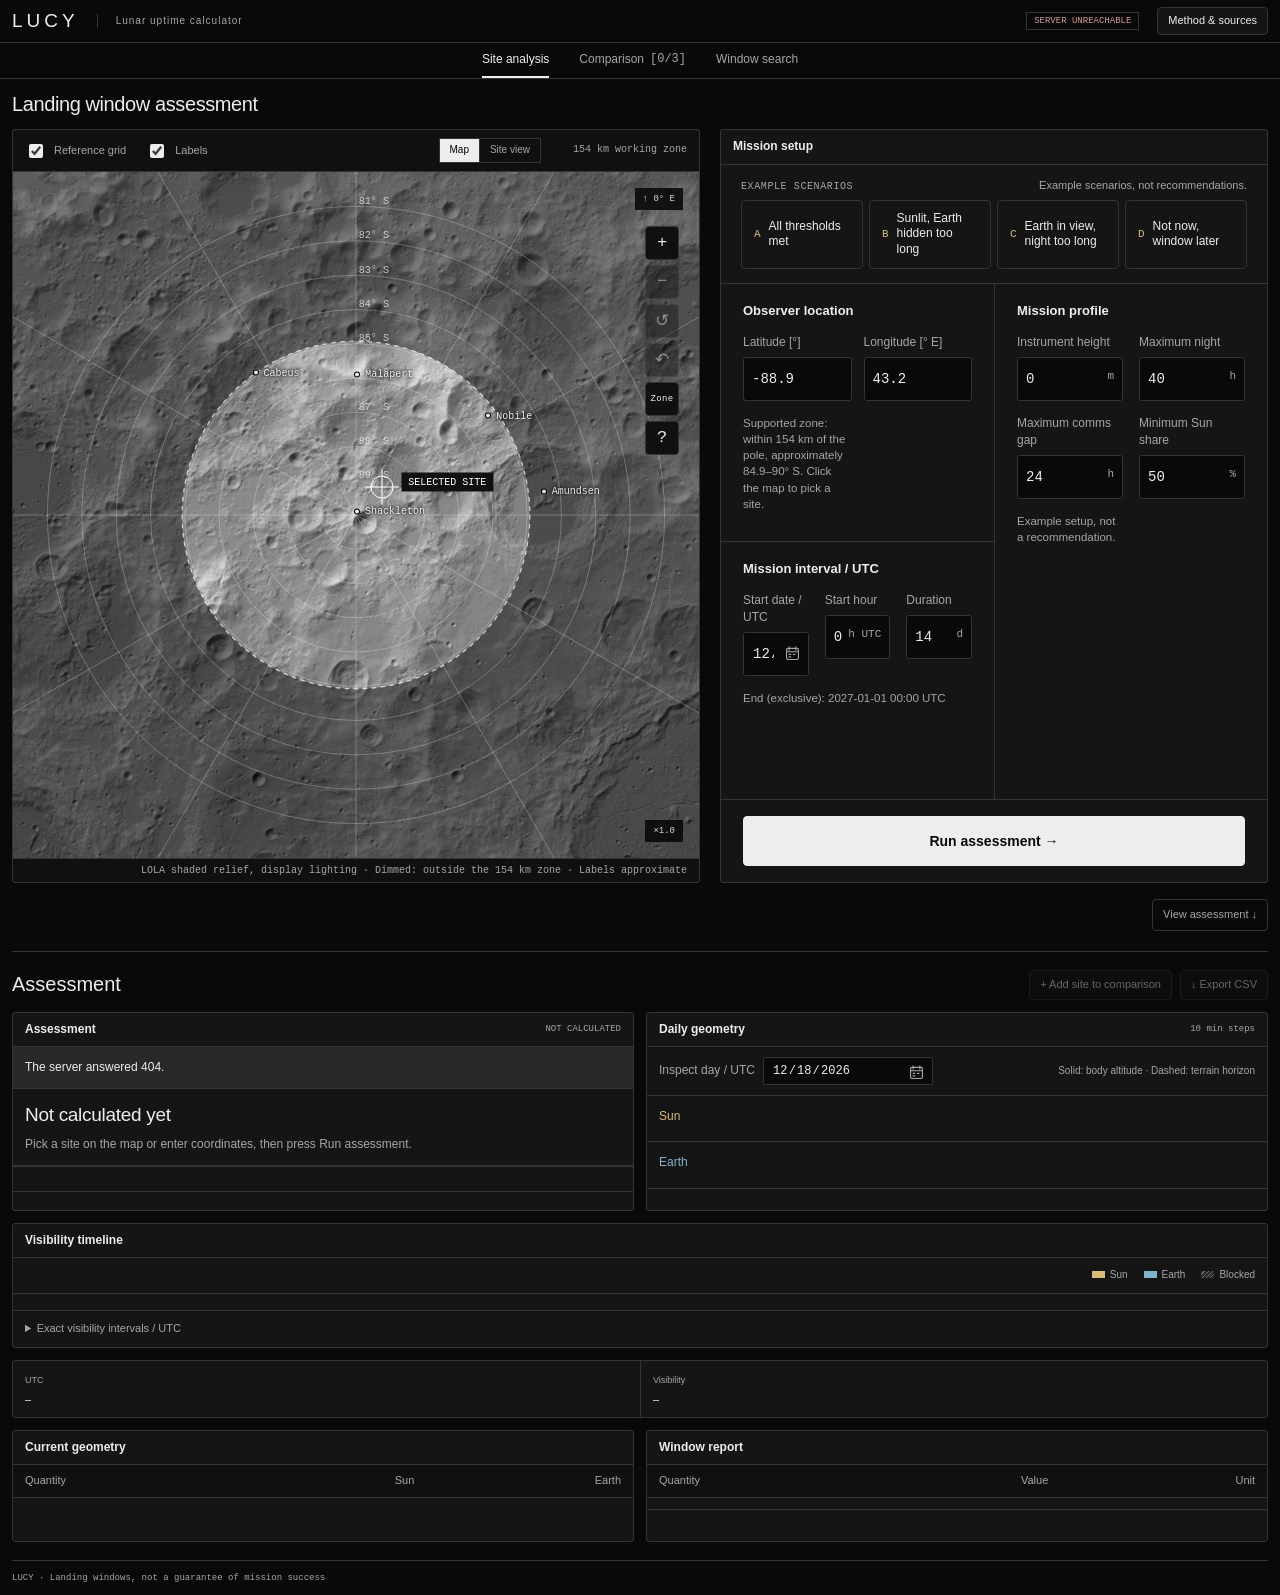
==== commit aa6aa831: "Square whole-pole map beside a two-column setup panel, map Zone and help buttons - Site map shows th" ====
--- a/web/index.html
+++ b/web/index.html
@@ -46,7 +46,10 @@
 <button type="button" id="zoom-out" aria-label="Zoom out" title="Zoom out">−</button>
 <button type="button" id="zoom-reset" aria-label="Reset view" title="Reset view">↺</button>
 <button type="button" id="zoom-prev" aria-label="Previous view" title="Previous view (Backspace)">↶</button>
-</div>
+<button type="button" id="zoom-zone" class="zone-button" aria-label="Zoom to the working zone" title="Zoom to the 154 km working zone">Zone</button>
+<button type="button" id="map-help-toggle" aria-label="Map controls" aria-expanded="false" aria-controls="map-help" title="Map controls">?</button>
+</div>
+<div class="map-ui map-help" id="map-help" role="note" hidden><b>Click</b> place site · <b>Drag</b> zoom to area · <b>Ctrl + wheel</b> zoom · <b>Middle drag</b> or <b>Space + drag / arrows</b> pan · <b>Right-click</b> menu · <b>Backspace</b> previous view · <span class="kbd">.</span> place at cursor · <b>Zone</b> zoom to the working zone · <b>↺</b> whole map</div>
 <span class="map-ui map-scale" id="readout">×1.0</span>
 <div class="ctx" id="ctx" role="menu" aria-label="Map menu">
 <button type="button" role="menuitem" data-act="place">Place site here <span class="kbd">.</span></button>
@@ -56,10 +59,9 @@
 <button type="button" role="menuitem" data-act="reset">Reset view</button>
 </div>
 </div>
-<p class="map-help"><b>Click</b> place site · <b>Drag</b> zoom to area · <b>Ctrl + wheel</b> zoom · <b>Middle drag</b> or <b>Space + drag / arrows</b> pan · <b>Right-click</b> menu · <b>Backspace</b> previous view · <span class="kbd">.</span> place at cursor</p>
 <div class="map-status">
 <span id="map-coordinates"></span>
-<span>Shaded relief: LOLA, whole raster shown at 160 m, lighting for display only · Dimmed: outside the 154 km working zone · Labels: approximate positions</span>
+<span>LOLA shaded relief, display lighting · Dimmed: outside the 154 km zone · Labels approximate</span>
 </div>
 <div class="site3d" id="site3d" hidden aria-label="Site view: terrain around the selected site"></div>
 </div>
@@ -116,13 +118,22 @@
 <div class="assessment"><div class="verdict" id="verdict">Not calculated yet</div><p id="explanation">Pick a site on the map or enter coordinates, then press Run assessment.</p></div>
 <div id="criteria" class="criteria-grid"></div>
 <div class="secondary-metrics" id="secondary-metrics"></div>
-<div class="next-window" id="next-window" role="status" hidden><span class="next-window-label">Nearest acceptable window</span><span id="next-window-text"></span><button type="button" id="next-window-open" hidden>Check in detail →</button></div>
 <div class="mini-meta" id="mini-meta"></div>
+</section>
+
+<section class="panel next-panel" id="next-panel" aria-label="Nearest acceptable window" hidden>
+<div class="panel-head"><h2>Nearest acceptable window</h2><span id="next-state" class="mono"></span></div>
+<p class="next-text" id="next-window-text" role="status"></p>
+<div class="next-detail" id="next-detail" hidden>
+<div class="next-period"><span class="status-badge met">ACCEPTABLE</span><strong id="next-period"></strong><button type="button" id="next-window-open">Check in detail →</button></div>
+<div class="next-metrics" id="next-metrics"></div>
+<div class="next-timeline" id="next-timeline"></div>
+</div>
 </section>
 
 <section class="panel bottom" id="visibility-timeline">
 <div class="panel-head"><h2>Visibility timeline</h2></div>
-<div class="inspector-toolbar"><label for="cursor" style="margin:0">Time / UTC</label><input id="cursor" type="range" min="0" max="0" step="1" value="0" disabled aria-label="Minute within mission window"><span id="cursor-label" class="mono"></span><div class="legend-items"><span><i class="sun-key"></i>Sun</span><span><i class="earth-key"></i>Earth</span><span><i class="hidden-key"></i>Blocked</span></div></div>
+<div class="inspector-toolbar"><div class="legend-items"><span><i class="sun-key"></i>Sun</span><span><i class="earth-key"></i>Earth</span><span><i class="hidden-key"></i>Blocked</span></div></div>
 <div class="timeline" id="timeline"></div>
 <details class="interval-details"><summary>Exact visibility intervals / UTC</summary><div id="interval-table"></div></details>
 </section>
@@ -143,7 +154,8 @@
 </div>
 
 <section id="search-view" role="tabpanel" aria-labelledby="tab-search" class="secondary-view" hidden>
-<div class="panel"><div class="panel-head"><h2>Find sites &amp; start dates</h2></div>
+<div class="search-body">
+<div class="panel search-form-panel"><div class="panel-head"><h2>Find sites &amp; start dates</h2></div>
 <form id="search-form" class="search-controls" novalidate>
 <div class="field"><label for="search-from">First start date / UTC</label><input id="search-from" type="date" min="2000-01-01" max="2050-12-31" value="2026-12-18" required><span class="field-error" id="error-search-from" role="alert"></span></div>
 <div class="field"><label for="search-until">Last start date / UTC</label><input id="search-until" type="date" min="2000-01-01" max="2050-12-31" value="2027-01-17" required><span class="field-error" id="error-search-until" role="alert"></span></div>
@@ -158,7 +170,6 @@
 </form>
 <p class="data-note search-height">Search uses horizons precomputed for an instrument height of 0 m; the height field does not apply here.</p>
 </div>
-<div class="search-body">
 <div class="panel search-map-panel"><div class="panel-head"><h2>Acceptable start dates / site grid</h2><span id="search-count"></span></div>
 <div class="search-map" id="search-map"><svg id="search-grid" viewBox="-160 -160 320 320" role="img" aria-label="Share of acceptable start dates on a 5 km polar grid"></svg><div id="search-overlay" class="search-overlay" role="status" hidden></div></div>
 <div class="map-legend"><span>Acceptable start dates</span><span class="share-ramp"></span><span>0% → 100%</span><span>5 km squares · dots: no acceptable start</span></div>
--- a/web/assets/css/lucy.css
+++ b/web/assets/css/lucy.css
@@ -611,13 +611,6 @@
 .data-note.search-height{margin-top:0}
 /* Assessment and Daily geometry side by side: same height. */
 .results-section > .assessment-panel, .results-section > .geometry-panel { align-self: stretch; }
-/* Nearest acceptable window, under the assessment. */
-.next-window{display:flex;flex-wrap:wrap;align-items:center;gap:8px 14px;padding:12px;border-top:1px solid var(--line);font-size:12px}
-.next-window[hidden]{display:none}
-.next-window-label{font:10px var(--mono);letter-spacing:.6px;text-transform:uppercase;color:var(--muted)}
-.next-window b{font:500 13px var(--mono);color:var(--met-color)}
-.next-window button{margin-left:auto;font-size:11px}
-[data-stale=true] .next-window{opacity:.5}
 /* Example scenarios above the mission form. */
 .presets{padding:12px 20px;border-bottom:1px solid var(--line)}
 .presets[hidden]{display:none}
@@ -625,12 +618,91 @@
 .presets-head small{text-transform:none;letter-spacing:0;font:11px var(--sans);cursor:help}
 .preset-buttons{display:grid;grid-template-columns:repeat(2,minmax(0,1fr));gap:6px}
 .preset-buttons button{display:flex;gap:8px;align-items:center;min-width:0;text-align:left;font-size:11px;padding:7px 9px;background:transparent}
-.preset-buttons button span{min-width:0;overflow:hidden;text-overflow:ellipsis;white-space:nowrap}
+.preset-buttons button span{min-width:0;line-height:1.3}
 .preset-buttons button b{font:500 11px var(--mono);color:var(--sun-color)}
-/* Window search: square zone map on the left, top 10 on the right at the same height. */
-.search-body{display:grid;grid-template-columns:minmax(0,1.1fr) minmax(0,1fr);gap:12px;align-items:stretch;margin-bottom:24px}
+/* Site analysis: a square map (the whole raster) as large as the screen height allows, up to
+   55% of the width; the setup panel takes the rest, so no empty band appears on either side. */
+@media(min-width:901px){
+  .setup-stage{--map-side:min(55vw,max(420px,calc(100svh - 212px)))}
+  .setup-stage .layout{grid-template-columns:var(--map-side) minmax(0,1fr)}
+  .setup-stage .analysis-column{align-self:stretch;display:flex}
+  .setup-stage .setup-panel{flex:1;display:flex;flex-direction:column}
+  .setup-stage .setup-panel #mission-form{flex:1;display:flex;flex-direction:column}
+  .setup-stage .setup-panel .form-actions{margin-top:auto}
+}
+/* Wide setup panel: location and interval on the left, profile on the right, scenarios in one row. */
+@media(min-width:1280px){
+  .setup-stage .setup-panel #mission-form{display:grid;grid-template-columns:repeat(2,minmax(0,1fr));grid-template-rows:1fr 1fr auto}
+  .setup-stage #mission-form .location-group{grid-column:1;grid-row:1}
+  .setup-stage #mission-form .interval-group{grid-column:1;grid-row:2}
+  .setup-stage #mission-form .profile-group{grid-column:2;grid-row:1 / 3;border-left:1px solid var(--line)}
+  .setup-stage #mission-form .form-actions{grid-column:1 / -1;grid-row:3}
+  .preset-buttons{grid-template-columns:repeat(4,minmax(0,1fr))}
+  /* The panel is as tall as the map: roomier fields instead of an empty gap. */
+  .setup-stage .presets{padding:14px 20px}
+  .setup-stage .preset-buttons button{padding:10px 12px;font-size:12px}
+  .setup-stage .setup-panel #mission-form fieldset{padding:18px 22px;gap:14px 16px}
+  .setup-stage .setup-panel .group-title{font-size:13px}
+  .setup-stage .setup-panel label{font-size:12px;margin-bottom:6px}
+  .setup-stage .setup-panel input{height:44px;font-size:14px}
+  .setup-stage .setup-panel .unit-input > span:not(.field-error){top:13px}
+  .setup-stage .setup-panel .hint{font-size:11.5px}
+  .setup-stage .setup-panel .form-actions{padding:16px 22px}
+  .setup-stage .setup-panel .form-actions .primary{padding:14px;font-size:14px}
+}
+.setup-stage .map-status{padding:6px 12px;font-size:10px}
+/* Map controls: "Zone" and "?" under the zoom buttons; the help opens over the map. */
+.zoom-tools .zone-button{font:9px var(--mono);letter-spacing:.3px}
+.map .map-help{position:absolute;left:12px;right:64px;bottom:12px;margin:0;padding:10px 12px;border:1px solid #555;background:#111111f0;font-size:11px;line-height:1.7;color:var(--muted);display:block}
+.map .map-help[hidden]{display:none}
+.map .map-help b{color:var(--ink);font-weight:500}
+#map-help-toggle[aria-expanded=true]{background:var(--ink);color:var(--bg)}
+/* Nearest acceptable window: its own section, a minimal assessment of the window it found. */
+.results-section > .next-panel{grid-column:1/-1;margin:0}
+.next-panel[hidden],.next-detail[hidden],.next-text[hidden]{display:none}
+.next-text{margin:0;padding:14px 16px;font-size:12px;color:var(--muted)}
+.next-text[data-kind=ok]{color:var(--met-color)}
+.next-period{display:flex;flex-wrap:wrap;align-items:center;gap:10px 14px;padding:12px 16px;border-bottom:1px solid var(--line)}
+.next-period strong{font:500 14px var(--mono)}
+.next-period button{margin-left:auto;font-size:11px}
+.next-metrics{display:grid;grid-template-columns:repeat(4,minmax(0,1fr))}
+.next-metrics > div{padding:10px 16px;min-width:0}
+.next-metrics > div + div{border-left:1px solid var(--line)}
+.next-metrics small{display:block;font-size:11px;color:var(--muted)}
+.next-metrics strong{display:block;margin:4px 0 2px;font:20px var(--mono);color:var(--body-color)}
+.next-metrics span{font:10px var(--mono);color:var(--muted)}
+.next-metrics .meter{margin:8px 0 0}
+.next-metrics .meter i{background:var(--body-color)}
+.next-timeline{padding:4px 16px 12px;border-top:1px solid var(--line)}
+.next-timeline .track-row{margin:8px 0}
+.next-timeline .track{height:10px}
+.next-timeline .track i:not(.off){background:var(--body-color)}
+[data-stale=true] .next-panel{opacity:.5}
+@media(max-width:760px){.next-metrics{grid-template-columns:repeat(2,minmax(0,1fr))}.next-metrics > div:nth-child(3){border-left:0}.next-metrics > div:nth-child(n+3){border-top:1px solid var(--line)}}
+/* Window search: zone map on the left; search settings above the top 10 on the right. */
+.search-body{display:grid;grid-template-columns:minmax(0,1.1fr) minmax(0,1fr);grid-template-rows:auto minmax(0,1fr);gap:12px;margin-bottom:24px}
 .search-body > .panel{margin:0;display:flex;flex-direction:column;min-width:0}
+.search-body > .search-map-panel{grid-column:1;grid-row:1 / 3}
+.search-body > .search-form-panel{grid-column:2;grid-row:1}
+.search-body > .search-top-panel{grid-column:2;grid-row:2}
 .search-body .search-map{height:auto;aspect-ratio:1/1}
+.search-form-panel .search-controls{display:grid;grid-template-columns:repeat(3,minmax(0,1fr));gap:10px 12px;padding:12px}
+.search-form-panel .search-controls .field{width:auto;margin:0;min-width:0}
+.search-form-panel .search-controls > button{grid-column:1;margin:0;align-self:end}
+.search-form-panel .search-controls .hint{grid-column:2 / -1;max-width:none;margin:0;align-self:center}
+.search-form-panel .search-height{margin:0;padding:0 12px 12px}
 .search-top-panel .search-table-wrap{flex:1 1 0;min-height:0;contain:size;overflow:auto}
 .search-top-panel .search-table-wrap table{min-width:820px}
-@media(max-width:1000px){.search-body{grid-template-columns:minmax(0,1fr)}.search-top-panel .search-table-wrap{flex:none;contain:none;max-height:520px}}
+@media(max-width:1000px){
+  .search-body{grid-template-columns:minmax(0,1fr);grid-template-rows:none}
+  .search-body > .search-map-panel,.search-body > .search-form-panel,.search-body > .search-top-panel{grid-column:1;grid-row:auto}
+  .search-top-panel .search-table-wrap{flex:none;contain:none;max-height:520px}
+}
+@media(max-width:600px){.search-form-panel .search-controls{grid-template-columns:repeat(2,minmax(0,1fr))}.search-form-panel .search-controls .hint{grid-column:1 / -1}}
+/* Window search on a wide screen: the square map is exactly as high as the screen allows. */
+@media(min-width:1001px){
+  .search-body{--sq:max(360px,calc(100svh - 270px));grid-template-columns:calc(var(--sq) + 2px) minmax(0,1fr);margin-bottom:12px}
+  .search-body .search-map{aspect-ratio:auto;height:var(--sq)}
+  .search-form-panel .search-controls{grid-template-columns:repeat(4,minmax(0,1fr))}
+  .search-form-panel .search-controls .hint{grid-column:2 / -1}
+}
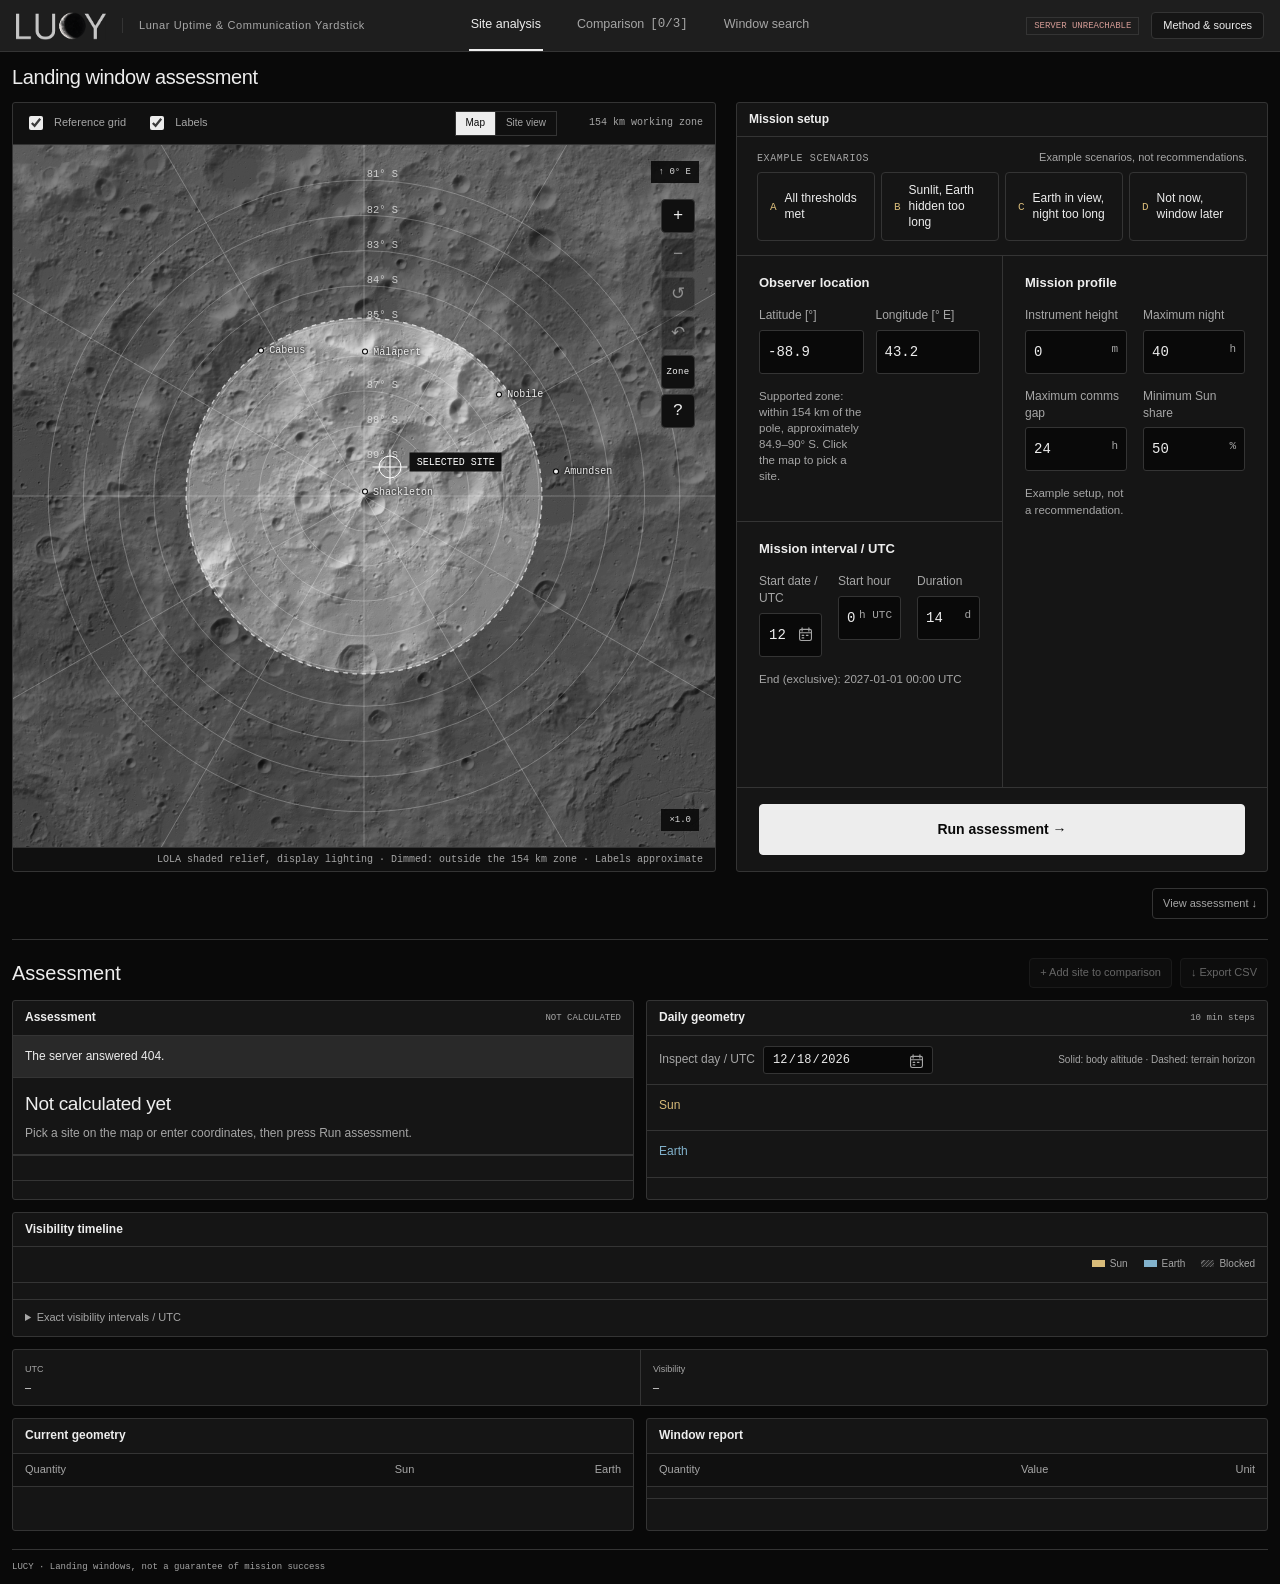
==== commit 029fa4d2: "Put the page tabs in the header, add the logo, favicons and the new product name - One sticky header" ====
--- a/web/index.html
+++ b/web/index.html
@@ -3,17 +3,22 @@
 <head>
 <meta charset="utf-8">
 <meta name="viewport" content="width=device-width,initial-scale=1">
-<meta name="description" content="LUCY: landing windows at the lunar south pole. Sunlight and direct Earth visibility from LOLA terrain and JPL DE440 ephemerides.">
-<title>LUCY | Lunar Uptime Calculator for Your mission</title>
+<meta name="description" content="LUCY (Lunar Uptime &amp; Communication Yardstick): landing windows at the lunar south pole. Sunlight and direct Earth visibility from LOLA terrain and JPL DE440 ephemerides.">
+<title>LUCY | Lunar Uptime &amp; Communication Yardstick</title>
+<link rel="icon" type="image/png" sizes="32x32" href="assets/img/favicon-32.png">
+<link rel="apple-touch-icon" href="assets/img/favicon-180.png">
 <link rel="stylesheet" href="assets/css/lucy.css">
 </head>
 <body>
-<header><div class="brand">LUCY</div><div class="product">Lunar uptime calculator</div><span class="mode" id="data-state">Connecting…</span><button id="about">Method &amp; sources</button></header>
+<header>
+<div class="header-brand"><a class="brand" href="index.html"><img src="assets/img/logo.png" alt="LUCY" width="90" height="28"></a><div class="product">Lunar Uptime &amp; Communication Yardstick</div></div>
 <nav aria-label="Primary navigation"><div class="nav-links">
 <button role="tab" id="tab-site" aria-selected="true" aria-controls="site-view" data-view="site">Site analysis</button>
 <a id="tab-compare" href="compare.html">Comparison <span id="pin-count" class="mono">[0/3]</span></a>
 <button role="tab" id="tab-search" aria-selected="false" aria-controls="search-view" data-view="search">Window search</button>
 </div></nav>
+<div class="header-tools"><span class="mode" id="data-state">Connecting…</span><button type="button" id="about">Method &amp; sources</button></div>
+</header>
 <div class="workspace-title"><div><h1 id="page-title">Landing window assessment</h1></div></div>
 
 <main>
--- a/web/assets/css/lucy.css
+++ b/web/assets/css/lucy.css
@@ -96,7 +96,7 @@
 .section-heading { display: flex; justify-content: space-between; align-items: baseline; margin: 24px 0 12px; gap: 20px; }
 .section-heading h2 { font-size: 20px; font-weight: 500; margin: 0; letter-spacing: -.4px; }
 .section-heading p { margin: 0; color: var(--muted); font-size: 12px; }
-.assessment-panel { margin-bottom: 24px; scroll-margin-top: 78px; }
+.assessment-panel { margin-bottom: 24px; scroll-margin-top: 68px; }
 .assessment { padding: 18px 20px; border-bottom: 1px solid var(--line); }
 .result-label { color: var(--muted); font: 10px var(--mono); }
 .verdict { font-size: 23px; font-weight: 500; margin: 7px 0; letter-spacing: -.3px; }
@@ -419,7 +419,7 @@
 .setup-stage .setup-panel .form-actions .primary { width: 100%; }
 .setup-tail { margin-top: auto; padding-top: 16px; display: flex; justify-content: flex-end; }
 .setup-tail button { background: transparent; color: var(--muted); font-size: 11px; }
-.results-section { display: grid; grid-template-columns: minmax(0,1fr) minmax(0,1fr); align-items: start; gap: 12px; padding-top: 18px; border-top: 1px solid var(--line); scroll-margin-top: 48px; }
+.results-section { display: grid; grid-template-columns: minmax(0,1fr) minmax(0,1fr); align-items: start; gap: 12px; padding-top: 18px; border-top: 1px solid var(--line); scroll-margin-top: 64px; }
 .results-heading { grid-column: 1 / -1; display: flex; justify-content: space-between; align-items: center; gap: 16px; }
 .results-heading h2 { font-size: 20px; font-weight: 500; margin: 0; }
 .results-section > .assessment-panel { grid-column: 1; grid-row: 2; }
@@ -623,7 +623,7 @@
 /* Site analysis: a square map (the whole raster) as large as the screen height allows, up to
    55% of the width; the setup panel takes the rest, so no empty band appears on either side. */
 @media(min-width:901px){
-  .setup-stage{--map-side:min(55vw,max(420px,calc(100svh - 212px)))}
+  .setup-stage{--map-side:min(55vw,max(420px,calc(100svh - 186px)))}
   .setup-stage .layout{grid-template-columns:var(--map-side) minmax(0,1fr)}
   .setup-stage .analysis-column{align-self:stretch;display:flex}
   .setup-stage .setup-panel{flex:1;display:flex;flex-direction:column}
@@ -701,8 +701,29 @@
 @media(max-width:600px){.search-form-panel .search-controls{grid-template-columns:repeat(2,minmax(0,1fr))}.search-form-panel .search-controls .hint{grid-column:1 / -1}}
 /* Window search on a wide screen: the square map is exactly as high as the screen allows. */
 @media(min-width:1001px){
-  .search-body{--sq:max(360px,calc(100svh - 270px));grid-template-columns:calc(var(--sq) + 2px) minmax(0,1fr);margin-bottom:12px}
+  .search-body{--sq:max(360px,calc(100svh - 244px));grid-template-columns:calc(var(--sq) + 2px) minmax(0,1fr);margin-bottom:12px}
   .search-body .search-map{aspect-ratio:auto;height:var(--sq)}
   .search-form-panel .search-controls{grid-template-columns:repeat(4,minmax(0,1fr))}
   .search-form-panel .search-controls .hint{grid-column:2 / -1}
 }
+/* Header: logo and name, the page tabs and the tools in one bar that stays on top. Its colour is
+   the logo's own background, so the logo needs no box. */
+header{position:sticky;top:0;z-index:9;display:grid;grid-template-columns:minmax(0,1fr) auto minmax(0,1fr);align-items:stretch;gap:16px;min-height:52px;padding:0 16px;background:#1e1e1e;border-bottom:1px solid var(--line)}
+.header-brand{display:flex;align-items:center;gap:16px;min-width:0}
+header .brand{display:block;line-height:0;letter-spacing:0;font-size:0}
+header .brand img{display:block;height:28px;width:auto}
+header .product{padding-left:16px;font-size:11px;letter-spacing:.6px;line-height:1.35;color:#a8a8a8;white-space:nowrap;overflow:hidden;text-overflow:ellipsis;min-width:0}
+header nav{position:static;display:flex;grid-template-columns:none;min-height:0;padding:0;border:0;background:transparent}
+header .nav-links{grid-column:auto;align-items:stretch;gap:32px}
+header nav button,header nav .nav-links a{padding:0 2px;font-size:12.5px;border-bottom-width:2px;align-self:stretch;display:inline-flex;align-items:center}
+.header-tools{display:flex;align-items:center;justify-content:flex-end;gap:12px;min-width:0}
+.header-tools button{font-size:11px;padding:5px 11px;white-space:nowrap}
+@media(max-width:1100px){header .product{display:none}}
+@media(max-width:760px){
+  header{grid-template-columns:auto minmax(0,1fr);min-height:0;padding:8px 12px 0;row-gap:4px}
+  .header-tools{grid-column:2;grid-row:1}
+  header nav{grid-column:1 / -1;grid-row:2;justify-content:center}
+  header .nav-links{gap:20px}
+  header nav button,header nav .nav-links a{padding:10px 0;font-size:12px}
+  header .mode{display:none}
+}
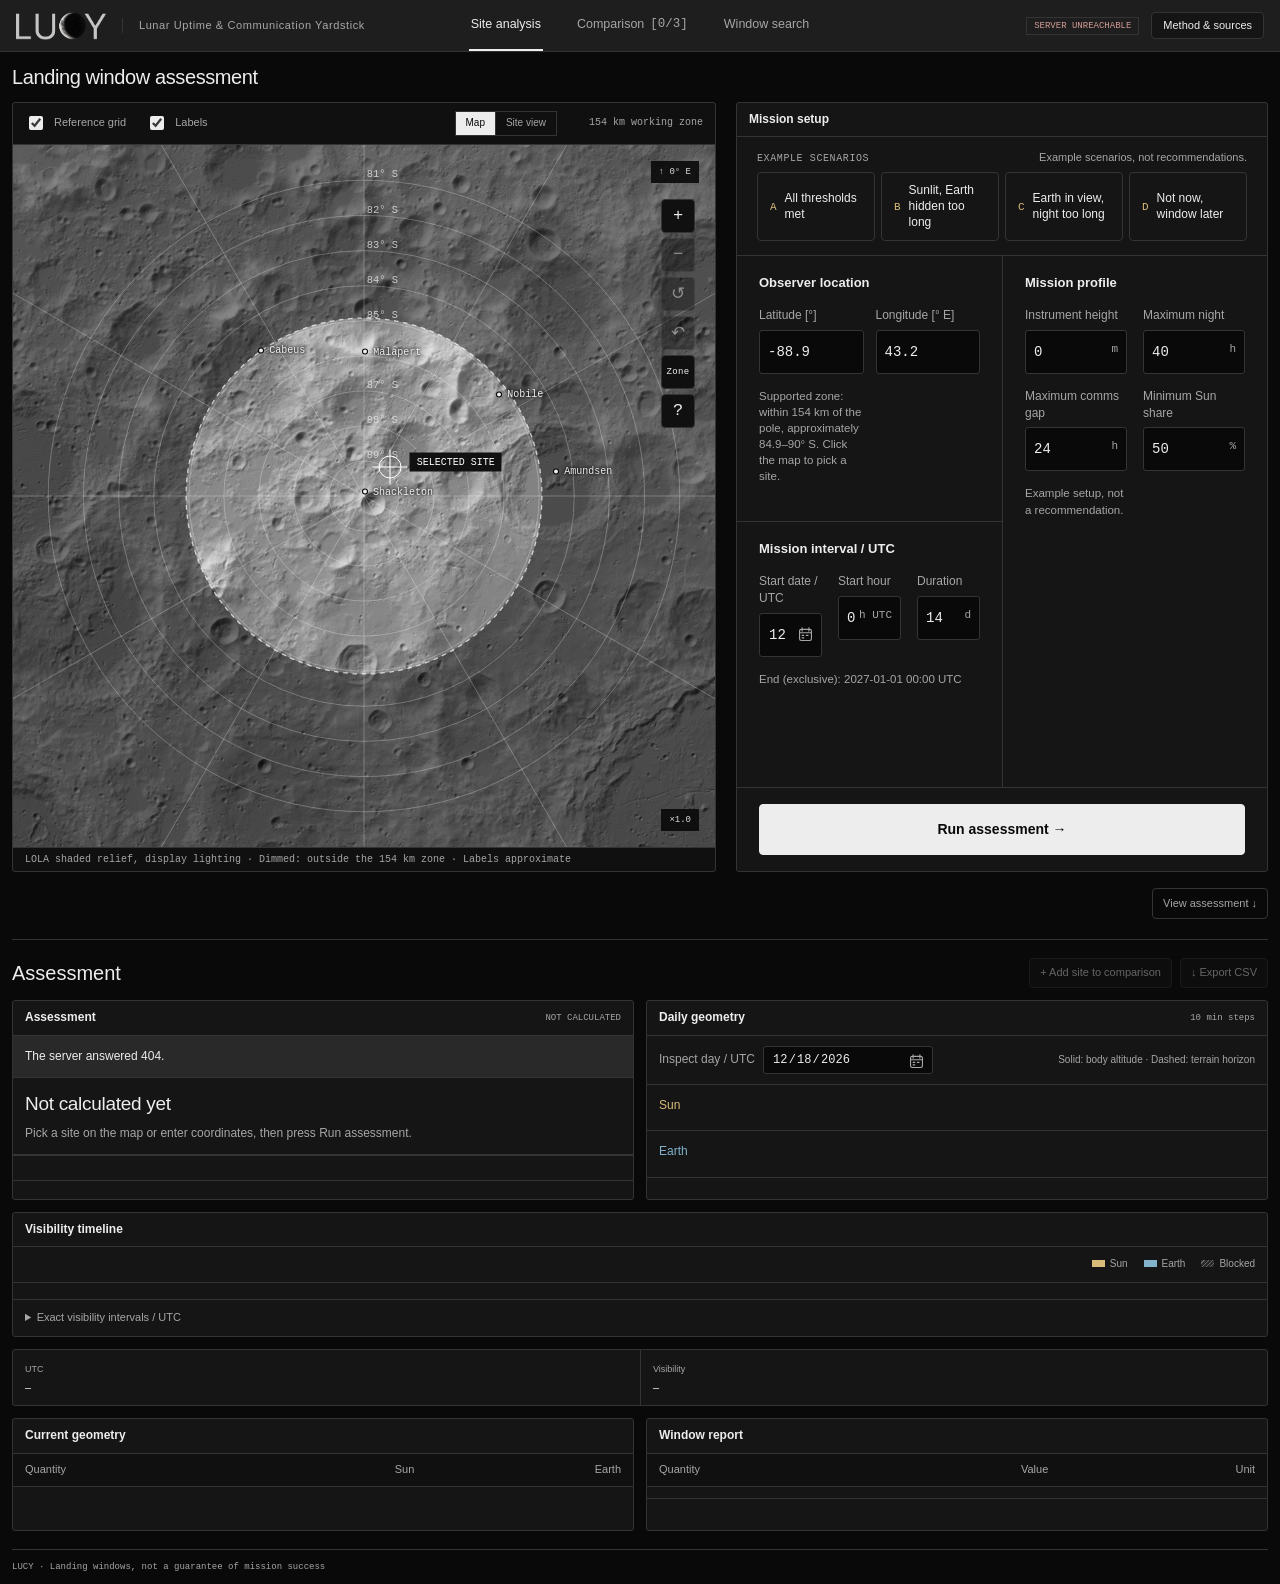
==== commit da62c273: "Check the nearest window at minute resolution in blocks and clean up leftovers - Next window: no giv" ====
--- a/web/index.html
+++ b/web/index.html
@@ -65,7 +65,6 @@
 </div>
 </div>
 <div class="map-status">
-<span id="map-coordinates"></span>
 <span>LOLA shaded relief, display lighting · Dimmed: outside the 154 km zone · Labels approximate</span>
 </div>
 <div class="site3d" id="site3d" hidden aria-label="Site view: terrain around the selected site"></div>
--- a/web/assets/css/lucy.css
+++ b/web/assets/css/lucy.css
@@ -31,7 +31,6 @@
 nav button { border: 0; border-bottom: 2px solid transparent; border-radius: 0; background: transparent; padding: 14px 0; color: var(--muted); font-size: 12px; }
 nav button[aria-selected=true] { color: var(--ink); border-bottom-color: var(--ink); }
 nav button:hover { background: transparent; color: var(--ink); }
-.nav-note { margin-left: auto; align-self: center; color: var(--muted); font: 10px var(--mono); }
 .workspace-title, main, footer { width: min(1280px, 94%); margin-left: auto; margin-right: auto; }
 .workspace-title { padding: 22px 0 18px; display: flex; align-items: center; gap: 18px; }
 .workspace-title h1 { font-size: clamp(22px, 2vw, 28px); font-weight: 500; line-height: 1.3; letter-spacing: -.8px; margin: 7px 0 8px; }
@@ -39,8 +38,6 @@
 .code { color: var(--muted); font: 10px var(--mono); letter-spacing: 1px; }
 .tools { display: flex; gap: 8px; margin-left: auto; flex-shrink: 0; }
 .tools button { font-size: 11px; }
-.section-jumps { display: flex; flex-wrap: wrap; gap: 8px; margin: 0 0 14px; }
-.section-jumps button { font-size: 11px; padding: 7px 12px; color: var(--muted); }
 .layout { display: grid; grid-template-columns: repeat(2, minmax(0, 1fr)); gap: 16px; align-items: start; margin-bottom: 24px; }
 .panel { border: 1px solid var(--line); border-radius: 6px; background: var(--paper); min-width: 0; overflow: hidden; }
 .panel-head { min-height: 44px; display: flex; gap: 12px; justify-content: space-between; align-items: center; padding: 11px 16px; border-bottom: 1px solid var(--line); }
@@ -75,10 +72,8 @@
 .map-image, .graticule { position: absolute; inset: 0; width: 100%; height: 100%; pointer-events: none; transform-origin: center; }
 .map-image { object-fit: contain; filter: grayscale(1) contrast(1.06); }
 .graticule { opacity: .38; }
-.map-tag, .map-axis, .map-bottom, .map-scale { position: absolute; font: 9px var(--mono); color: var(--map-ink); background: #090909e6; padding: 6px 8px; pointer-events: none; }
-.map-tag { top: 16px; left: 16px; }
+.map-axis, .map-scale { position: absolute; font: 9px var(--mono); color: var(--map-ink); background: #090909e6; padding: 6px 8px; pointer-events: none; }
 .map-axis { top: 16px; right: 16px; }
-.map-bottom { bottom: 16px; left: 16px; }
 .map-scale { bottom: 16px; right: 16px; }
 .zoom-tools { position: absolute; top: 54px; right: 20px; display: flex; flex-direction: column; gap: 5px; }
 .zoom-tools button { width: 34px; height: 34px; padding: 0; background: var(--dark); font: 17px var(--mono); }
@@ -93,12 +88,8 @@
 .under-map > div + div { border-left: 1px solid var(--line); }
 .under-map small { font-size: 10px; color: var(--muted); }
 .under-map strong { display: block; font: 11px var(--mono); margin-top: 8px; }
-.section-heading { display: flex; justify-content: space-between; align-items: baseline; margin: 24px 0 12px; gap: 20px; }
-.section-heading h2 { font-size: 20px; font-weight: 500; margin: 0; letter-spacing: -.4px; }
-.section-heading p { margin: 0; color: var(--muted); font-size: 12px; }
 .assessment-panel { margin-bottom: 24px; scroll-margin-top: 68px; }
 .assessment { padding: 18px 20px; border-bottom: 1px solid var(--line); }
-.result-label { color: var(--muted); font: 10px var(--mono); }
 .verdict { font-size: 23px; font-weight: 500; margin: 7px 0; letter-spacing: -.3px; }
 .assessment p { margin: 0; color: var(--muted); font-size: 13px; }
 .criteria-grid { display: grid; grid-template-columns: repeat(3,minmax(0,1fr)); }
@@ -140,7 +131,6 @@
 .outputs { display: grid; grid-template-columns: repeat(2,minmax(0,1fr)); gap: 16px; margin-bottom: 40px; }
 .chart { width: 100%; height: 230px; display: block; }
 .chart text { fill: var(--muted); font: 9px var(--mono); }
-.chart-wrap { padding: 20px; }
 .data-note { padding: 11px 16px; border-top: 1px solid var(--line); color: var(--muted); font-size: 11px; }
 table { border-collapse: collapse; width: 100%; font-size: 12px; }
 th { text-align: left; color: var(--muted); background: var(--dark); font-size: 11px; font-weight: 500; }
@@ -180,32 +170,26 @@
   .mode { font-size: 8px; }
   header button { font-size: 10px; }
   nav { gap: 22px; padding: 0 4%; }
-  .nav-note { display: none; }
   .workspace-title { padding: 24px 0; }
   .tools { flex-wrap: wrap; }
   .layout { grid-template-columns: minmax(0,1fr); }
   .map-panel { position: static; }
   .map { height: auto; aspect-ratio: 1 / 1; }
-  .map-tag { font-size: 8px; max-width: 65%; }
   .map-toolbar { gap: 10px; padding: 12px; }
   .map-toolbar > span { font-size: 8px; }
   .map-scale { display: none; }
   .criteria-grid { grid-template-columns: minmax(0,1fr); }
   .criterion + .criterion { border-left: 0; border-top: 1px solid var(--line); }
   .reading span { width: auto; margin-left: auto; }
-  .section-heading { align-items: flex-start; flex-direction: column; gap: 6px; }
   .legend-items { width: 100%; margin-left: 0; }
   .panel-head { flex-wrap: wrap; }
   .secondary-view table { min-width: 600px; }
   .empty { padding: 28px; }
-  .chart-wrap { padding: 12px; }
 }
 @media(prefers-reduced-motion:reduce) { *, *::before, *::after { scroll-behavior: auto !important; } }
 
 
 /* Contract-specific controls and local asynchronous states. All assets are local. */
-.preview-bar{width:min(1280px,94%);margin:0 auto 14px;display:flex;align-items:center;gap:12px;padding:12px 16px;border:1px dashed var(--line);border-radius:4px;color:var(--muted);font:10px var(--mono)}
-.preview-bar>span{flex:1}.preview-bar label{margin:0;font:10px var(--mono)}.preview-bar select{width:220px;padding:7px;font:10px var(--mono)}
 .optional{color:var(--muted);font-size:10px;margin-left:5px}
 .field-error{display:block;color:var(--ink);font-size:11px;line-height:1.5;margin-top:6px}.field-error:empty{display:none}
 .unit-input{flex-wrap:wrap}.unit-input>.field-error{position:static;width:100%;font:11px/1.5 var(--sans);order:2}
@@ -219,7 +203,6 @@
 .geometry-controls label{margin:0}.geometry-controls input{width:170px}.geometry-controls>span{margin-left:auto;color:var(--muted);font-size:11px}
 .geometry-charts{display:grid;grid-template-columns:1fr 1fr}.geometry-charts>div{padding:20px;min-width:0}.geometry-charts>div+div{border-left:1px solid var(--line)}
 .geometry-charts h3{font-size:13px;font-weight:500;margin:0 0 12px}.geometry-charts .chart{height:210px}
-.geometry-explainer{padding:20px 24px;border-top:1px solid var(--line);display:flex;gap:24px;font-size:12px}.geometry-explainer b{white-space:nowrap;font-weight:500}.geometry-explainer span{color:var(--muted)}
 .interval-details{border-top:1px solid var(--line)}.interval-details summary{padding:16px 24px;cursor:pointer;color:var(--muted);font-size:12px}.interval-details>div{max-height:360px;overflow:auto}
 .track button.interval{height:100%;min-width:2px;padding:0;border:0;border-radius:0;background:#c8c8c8;flex-shrink:1}.track button.interval.off{background:repeating-linear-gradient(135deg,#292929,#292929 2px,#666 2px,#666 3px)}
 .track button.interval:hover{box-shadow:inset 0 0 0 1px #fff;filter:brightness(1.25)}.track button.interval:focus-visible{outline-offset:-2px;outline:2px solid #fff}
@@ -232,20 +215,19 @@
 [data-loading=true] #search-grid circle{pointer-events:none}
 [data-pulse=true]{animation:marker-pulse 1.5s ease-in-out infinite}
 .spinner{display:inline-block;width:12px;height:12px;border:1.5px solid currentColor;border-right-color:transparent;border-radius:50%;vertical-align:-2px;margin-right:8px;animation:spin .9s linear infinite}
-.compare-toolbar{display:flex;align-items:center;flex-wrap:wrap;gap:12px;padding:20px 24px}.compare-toolbar p{flex:1;min-width:220px;color:var(--muted);font:11px/1.7 var(--mono);margin:0}
 #comparison{overflow-x:auto}#comparison table{min-width:700px;table-layout:fixed}#comparison th:first-child,#comparison td:first-child{width:25%}#comparison td{vertical-align:top;font-size:11px;line-height:1.8;overflow-wrap:anywhere}#comparison th button{font-size:10px;padding:4px 8px;margin-top:8px}
 #search-view{overflow:visible;background:transparent;border:0}#search-view>.panel{margin-bottom:24px}.search-map-panel{margin-top:24px}
 .search-map{height:440px;position:relative;background:#090909}.search-map svg{display:block;width:100%;height:100%;padding:18px}
 .search-map svg [data-grid]{cursor:crosshair}.search-map svg [data-grid]:hover{stroke:white;stroke-width:.6}
 .search-overlay{position:absolute;top:50%;left:50%;transform:translate(-50%,-50%);border:1px solid #777;background:#111e;padding:20px 30px;text-align:center;pointer-events:none;max-width:90%}
 .search-overlay strong{display:block;font-size:16px;font-weight:500}.search-overlay small{display:block;color:var(--muted);margin-top:8px}
-.map-legend{padding:16px 24px;display:flex;flex-wrap:wrap;gap:16px;align-items:center;color:var(--muted);font-size:11px}.gray-ramp{height:8px;width:120px;background:linear-gradient(90deg,#303030,#f3f3f3)}
+.map-legend{padding:16px 24px;display:flex;flex-wrap:wrap;gap:16px;align-items:center;color:var(--muted);font-size:11px}
 .search-table-wrap{overflow:auto}.search-table-wrap table{min-width:1000px}.search-table-wrap th button{padding:0;border:0;background:none;text-align:inherit;font-size:10px;color:var(--muted)}.search-table-wrap th button[aria-pressed=true]{color:var(--ink)}.search-table-wrap td{font-size:11px}.search-table-wrap td button{font-size:10px;white-space:nowrap}
 .geometry-panel table,.outputs table{table-layout:fixed}.outputs td{overflow-wrap:anywhere}
 .search-controls{align-items:flex-start}.search-controls>button{align-self:center;margin-top:20px}
 @keyframes skeleton-shift{to{background-position:-200% 0}}@keyframes spin{to{transform:rotate(360deg)}}@keyframes marker-pulse{50%{box-shadow:0 0 0 8px #ffffff18}}
-@media(max-width:1000px){.preview-bar{flex-wrap:wrap}.preview-bar>span{flex-basis:100%}.geometry-charts{grid-template-columns:1fr}.geometry-charts>div+div{border-left:0;border-top:1px solid var(--line)}.geometry-controls>span{margin-left:0}.geometry-explainer{flex-direction:column;gap:8px}}
-@media(max-width:760px){.preview-bar select{flex:1;min-width:150px}.window-skeleton{grid-template-columns:1fr}.search-map{height:360px}.geometry-charts>div{padding:14px}.secondary-metrics{flex-direction:column;gap:14px}.search-controls .field{width:100%}.search-controls>button{margin-top:0}.geometry-controls{padding:18px}.preview-bar{font-size:9px}.interval-details table{min-width:550px}.interval-details{overflow:auto}}
+@media(max-width:1000px){.geometry-charts{grid-template-columns:1fr}.geometry-charts>div+div{border-left:0;border-top:1px solid var(--line)}.geometry-controls>span{margin-left:0}}
+@media(max-width:760px){.window-skeleton{grid-template-columns:1fr}.search-map{height:360px}.geometry-charts>div{padding:14px}.secondary-metrics{flex-direction:column;gap:14px}.search-controls .field{width:100%}.search-controls>button{margin-top:0}.geometry-controls{padding:18px}.interval-details table{min-width:550px}.interval-details{overflow:auto}}
 @media(prefers-reduced-motion:reduce){.skeleton,.spinner,[data-pulse=true]{animation:none!important}}
 .previous-value{display:block;opacity:.4;margin-bottom:8px}
 [data-error=true] .criteria-grid,[data-error=true] .assessment,[data-error=true] .secondary-metrics{opacity:.4}
@@ -329,7 +311,7 @@
 .outputs { grid-template-columns: repeat(2,minmax(0,1fr)); gap: 12px; margin-bottom: 16px; }
 td, th { padding: 8px 12px; }
 footer { padding: 12px 0; }
-.compare-toolbar, .search-controls { padding: 12px; gap: 12px; }
+.search-controls { padding: 12px; gap: 12px; }
 #comparison td { line-height: 1.5; }
 #search-view > .panel, .search-map-panel { margin: 0 0 12px; }
 .map-legend { padding: 10px 12px; }
@@ -403,7 +385,6 @@
 nav .nav-links a { display: inline-flex; align-items: center; gap: 6px; padding: 8px 0; color: var(--muted); border-bottom: 2px solid transparent; text-decoration: none; font-size: 12px; }
 nav .nav-links a:hover { color: var(--ink); }
 nav .nav-links a[aria-current=page] { color: var(--ink); border-bottom-color: var(--ink); }
-.header-link { font-size: 11px; text-decoration: none; padding: 6px 10px; border: 1px solid var(--line); border-radius: 3px; }
 .setup-stage { min-height: calc(100svh - 126px); display: flex; flex-direction: column; padding-bottom: 20px; }
 .setup-stage .layout { grid-template-columns: minmax(0,min(45vw,calc(100svh - 220px),650px)) minmax(380px,1fr); gap: 20px; margin-bottom: 0; }
 .setup-stage .map-panel { align-self: start; }
@@ -540,7 +521,6 @@
 .graticule circle, .graticule path { fill: none; stroke: #ffffff; stroke-opacity: .28; stroke-width: calc(var(--stroke, 1) * .8); vector-effect: none; }
 .graticule .zone { stroke-opacity: .7; stroke-dasharray: calc(var(--stroke, 1) * 4) calc(var(--stroke, 1) * 4); stroke-width: calc(var(--stroke, 1) * 1.1); }
 .graticule text { fill: #e0e0e0; fill-opacity: .85; font: calc(var(--stroke, 1) * 9px) var(--mono); }
-.map.grid-off .graticule { display: none; }
 .overlay { position: absolute; inset: 0; pointer-events: none; }
 .flabel { position: absolute; transform: translate(9px, -50%); font: 10px var(--mono); white-space: nowrap; color: #eee; text-shadow: 0 0 3px #000, 0 0 6px #000; display: none; }
 .flabel::before { content: ""; position: absolute; left: -10px; top: 50%; width: 4px; height: 4px; margin-top: -2px; border-radius: 50%; background: #eee; box-shadow: 0 0 0 1px #000; }
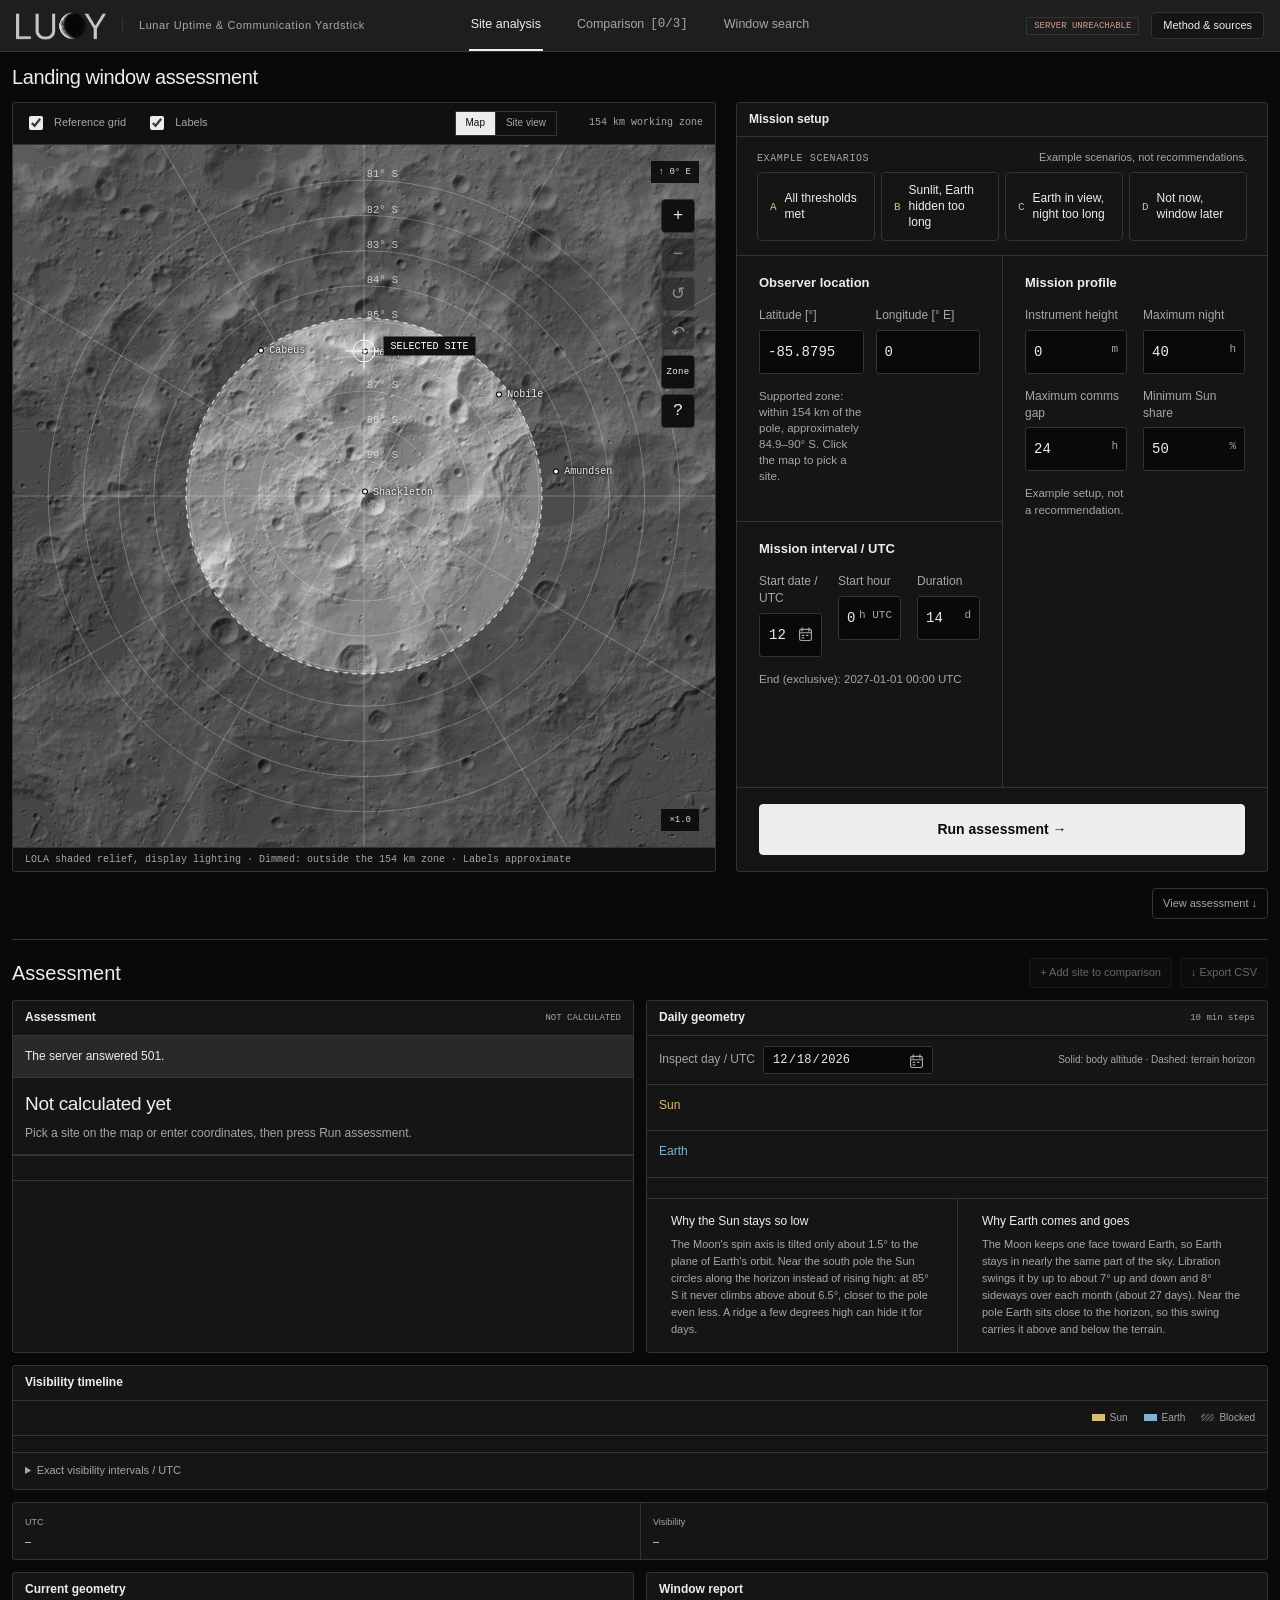
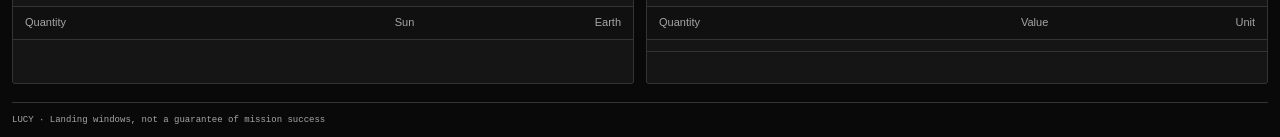
==== commit ca45bc6b: "Open with a calculated example, show the JPL Horizons check, add physics notes, widen the site view " ====
--- a/web/index.html
+++ b/web/index.html
@@ -147,6 +147,10 @@
 <div class="geometry-controls"><label for="chart-day">Inspect day / UTC</label><input id="chart-day" type="date" min="2000-01-01" max="2050-12-31" value="2026-12-18"><span>Solid: body altitude · Dashed: terrain horizon</span></div>
 <div class="geometry-charts"><div data-body="sun"><h3>Sun</h3><div id="sun-chart"></div></div><div data-body="earth"><h3>Earth</h3><div id="earth-chart"></div></div></div>
 <p class="terrain-example" id="terrain-example"></p>
+<div class="physics-notes">
+<div><h3>Why the Sun stays so low</h3><p>The Moon's spin axis is tilted only about 1.5° to the plane of Earth's orbit. Near the south pole the Sun circles along the horizon instead of rising high: at 85° S it never climbs above about 6.5°, closer to the pole even less. A ridge a few degrees high can hide it for days.</p></div>
+<div><h3>Why Earth comes and goes</h3><p>The Moon keeps one face toward Earth, so Earth stays in nearly the same part of the sky. Libration swings it by up to about 7° up and down and 8° sideways over each month (about 27 days). Near the pole Earth sits close to the horizon, so this swing carries it above and below the terrain.</p></div>
+</div>
 </section>
 
 <div class="epoch-strip"><div class="under-map" id="instant-summary"><div><small>UTC</small><strong id="epoch">—</strong></div><div><small>Visibility</small><strong id="instant-state">—</strong></div></div></div>
@@ -194,6 +198,19 @@
 <p>For a site and a mission window, LUCY checks minute by minute whether the Sun is visible (power) and whether the Earth is visible (direct communication), then compares the longest night, the Sun share and the longest communication gap with the mission's thresholds. The calculation is deterministic and reproducible, with no AI. It shows landing windows that meet the thresholds; it does not guarantee mission success.</p>
 <h3>How visibility is decided</h3>
 <p>Terrain horizon: for every site, the highest terrain elevation angle in 720 directions (0.5° each) out to 150 km, computed from the LOLA elevation model on the lunar sphere. A body is visible when its altitude is above the terrain horizon in its own direction. Sun and Earth positions come from the JPL DE440 ephemeris in the lunar body-fixed frame (MOON_ME), computed locally with Skyfield.</p>
+<h3>Check against JPL Horizons</h3>
+<p>Sun and Earth directions from LUCY compared with JPL Horizons (apparent, airless, observer on the lunar surface). 54 directions: 3 sites, Sun and Earth, 9 times between 2000 and 2050. <b>Largest difference 0.000022°</b>, check limit 0.01°. Sample for 2026-11-14 00:00 UTC, each cell Horizons / LUCY in degrees:</p>
+<div class="table-scroll"><table class="check-table">
+<thead><tr><th>Site</th><th>Body</th><th>Azimuth</th><th>Altitude</th><th>Difference</th></tr></thead>
+<tbody>
+<tr><td>-89.5°, 0.0° E</td><td>Sun</td><td>126.6273 / 126.6273</td><td>1.2583 / 1.2583</td><td>&lt; 0.000001</td></tr>
+<tr><td>-89.5°, 0.0° E</td><td>Earth</td><td>358.7734 / 358.7734</td><td>-4.1485 / -4.1486</td><td>0.000019</td></tr>
+<tr><td>-85.5°, 90.0° E</td><td>Sun</td><td>36.7755 / 36.7755</td><td>5.1654 / 5.1654</td><td>&lt; 0.000001</td></tr>
+<tr><td>-85.5°, 90.0° E</td><td>Earth</td><td>269.1226 / 269.1226</td><td>-4.7309 / -4.7309</td><td>0.000019</td></tr>
+<tr><td>-87.0°, -120.0° E</td><td>Sun</td><td>246.5713 / 246.5713</td><td>0.3647 / 0.3647</td><td>&lt; 0.000001</td></tr>
+<tr><td>-87.0°, -120.0° E</td><td>Earth</td><td>118.5366 / 118.5366</td><td>-6.0865 / -6.0866</td><td>0.000019</td></tr>
+</tbody></table></div>
+<p class="data-note">This checks body directions; the terrain horizon is not part of it. Horizons values fetched 2026-11-14 (Horizons uses DE441). Reproduce: <code>python scripts/verify_ephemeris.py</code>; reference file <code>tests/fixtures/horizons_reference.json</code>.</p>
 <h3>Data</h3>
 <ul>
 <li>LOLA south pole elevation model, 80 m per pixel, LDEM_80S_80MPP_ADJ (Barker et al., 2023, PSJ 4:183; NASA GSFC PGDA product 90).</li>
--- a/web/assets/css/lucy.css
+++ b/web/assets/css/lucy.css
@@ -150,6 +150,11 @@
 .dialog-content h3 { font-size: 14px; margin-top: 24px; }
 .dialog-content p, .dialog-content li { color: var(--muted); font-size: 12px; }
 .dialog-content li { margin: 10px 0; }
+.dialog-content .table-scroll{overflow-x:auto}
+.check-table{width:100%;border-collapse:collapse;font:11px/1.5 var(--mono);color:var(--muted)}
+.check-table th,.check-table td{padding:4px 8px;border-bottom:1px solid var(--line);text-align:left;white-space:nowrap}
+.check-table th{color:var(--ink);font-weight:500}
+.dialog-content code{font:11px var(--mono);color:var(--ink)}
 .notification { position: fixed; bottom: 24px; left: 50%; transform: translateX(-50%); max-width: 90vw; background: var(--ink); color: var(--bg); padding: 12px 20px; font-size: 12px; border-radius: 4px; z-index: 10; }
 [hidden] { display: none !important; }
 @media(max-width:1100px) {
@@ -199,7 +204,11 @@
 .inline-message[data-kind=input]{border-left:3px solid var(--ink)}
 .secondary-metrics{padding:16px 20px;display:flex;flex-wrap:wrap;gap:12px 24px;border-top:1px solid var(--line);font-size:12px;color:var(--muted)}
 .secondary-metrics b{font:14px var(--mono);color:var(--ink);margin-left:8px}.secondary-metrics .profile-label{width:100%;font-size:11px}.secondary-metrics .profile-label b{font-size:11px}
-.geometry-panel{margin-bottom:24px}.geometry-controls{padding:18px 24px;display:flex;flex-wrap:wrap;align-items:center;gap:16px;border-bottom:1px solid var(--line)}
+.geometry-panel{margin-bottom:24px}
+.physics-notes{display:grid;grid-template-columns:1fr 1fr;border-top:1px solid var(--line)}
+.physics-notes>div{padding:14px 24px}.physics-notes>div+div{border-left:1px solid var(--line)}
+.physics-notes h3{font-size:12px;font-weight:500;margin:0 0 6px}.physics-notes p{margin:0;color:var(--muted);font-size:11px;line-height:1.55}
+@media (max-width:700px){.physics-notes{grid-template-columns:1fr}.physics-notes>div+div{border-left:0;border-top:1px solid var(--line)}}.geometry-controls{padding:18px 24px;display:flex;flex-wrap:wrap;align-items:center;gap:16px;border-bottom:1px solid var(--line)}
 .geometry-controls label{margin:0}.geometry-controls input{width:170px}.geometry-controls>span{margin-left:auto;color:var(--muted);font-size:11px}
 .geometry-charts{display:grid;grid-template-columns:1fr 1fr}.geometry-charts>div{padding:20px;min-width:0}.geometry-charts>div+div{border-left:1px solid var(--line)}
 .geometry-charts h3{font-size:13px;font-weight:500;margin:0 0 12px}.geometry-charts .chart{height:210px}
@@ -578,6 +587,10 @@
 .s3d-key{display:inline-block;width:8px;height:8px;border-radius:50%;background:var(--body-color)}
 .s3d-tools{top:44px;right:10px;background:none;padding:0;display:flex;gap:6px;pointer-events:auto}
 .s3d-tools button{padding:5px 9px;font-size:10px;background:#111e}
+.s3d-modes{display:flex}.s3d-modes button{border-radius:0}.s3d-modes button+button{border-left:0}
+.s3d-modes button[aria-pressed=true]{background:var(--ink);color:var(--bg)}
+.site3d[data-mode=overview] [data-look],.site3d[data-mode=overview] [data-for=observer],.site3d[data-mode=observer] [data-for=overview]{display:none}
+.site3d[data-mode=overview] .s3d-bodies i{display:none}
 .s3d-note{right:10px;bottom:62px;max-width:340px;color:#9a9a9a;font-size:9px;text-align:right}
 .s3d-status{position:absolute;inset:0;display:flex;align-items:center;justify-content:center;font:11px var(--mono);color:var(--muted);background:#020203cc}
 .s3d-status[hidden]{display:none}
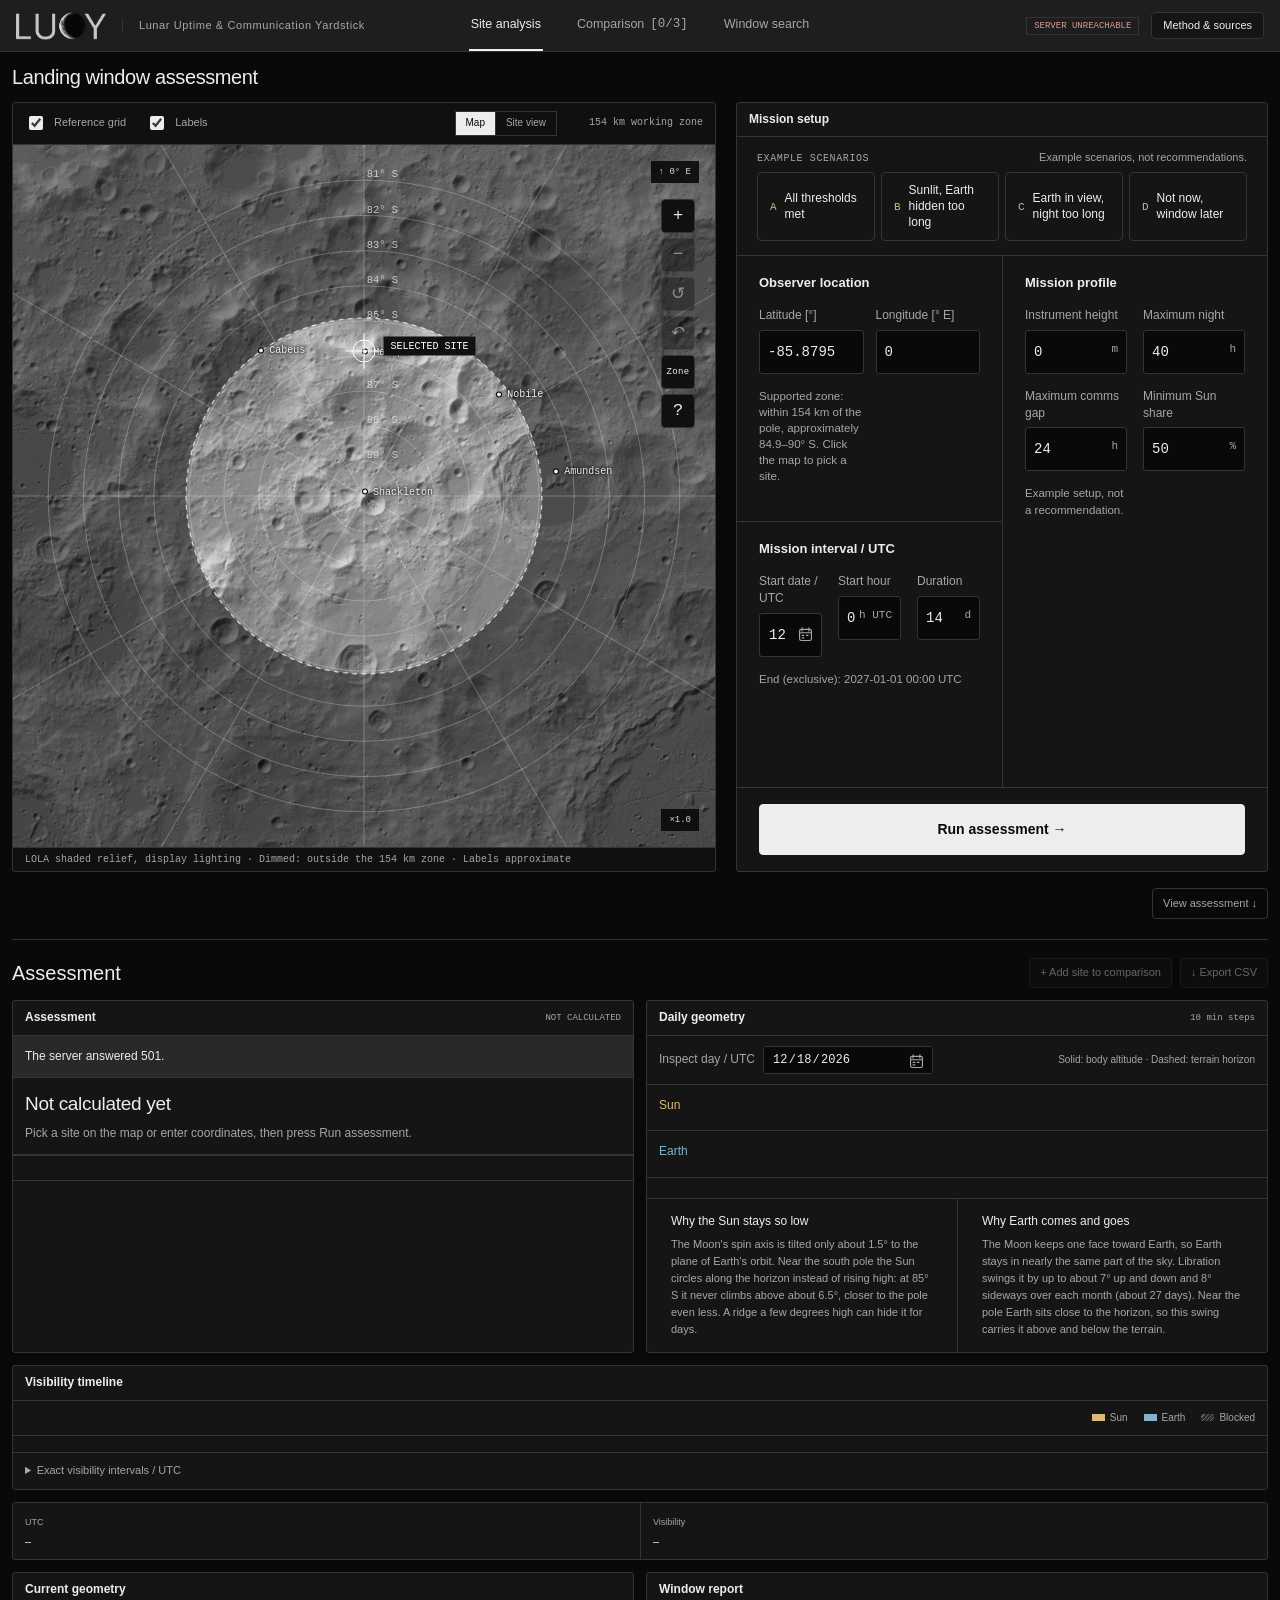
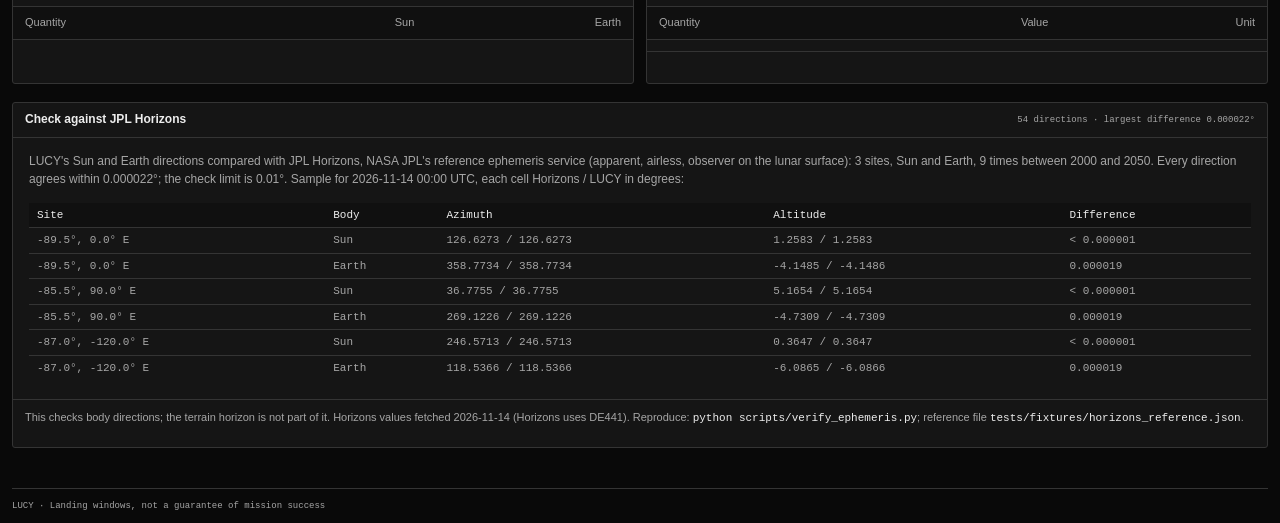
==== commit 5737cf31: "Show the JPL Horizons check at the end of the site analysis page" ====
--- a/web/index.html
+++ b/web/index.html
@@ -158,6 +158,21 @@
 <section class="panel"><div class="panel-head"><h2>Current geometry</h2><span id="instant-meta"></span></div><div id="instant-message" role="status" hidden></div><table><thead><tr><th>Quantity</th><th>Sun</th><th>Earth</th></tr></thead><tbody id="instant-table"></tbody></table></section>
 <section class="panel"><div class="panel-head"><h2>Window report</h2><span id="report-meta"></span></div><table><thead><tr><th>Quantity</th><th>Value</th><th>Unit</th></tr></thead><tbody id="report"></tbody></table><p class="data-note" id="report-context"></p></section>
 </div>
+</section>
+<section class="panel check-panel" id="horizons-check" aria-label="Check against JPL Horizons">
+<div class="panel-head"><h2>Check against JPL Horizons</h2><span>54 directions · largest difference 0.000022°</span></div>
+<p class="check-intro">LUCY's Sun and Earth directions compared with JPL Horizons, NASA JPL's reference ephemeris service (apparent, airless, observer on the lunar surface): 3 sites, Sun and Earth, 9 times between 2000 and 2050. Every direction agrees within 0.000022°; the check limit is 0.01°. Sample for 2026-11-14 00:00 UTC, each cell Horizons / LUCY in degrees:</p>
+<div class="table-scroll"><table class="check-table">
+<thead><tr><th>Site</th><th>Body</th><th>Azimuth</th><th>Altitude</th><th>Difference</th></tr></thead>
+<tbody>
+<tr><td>-89.5°, 0.0° E</td><td>Sun</td><td>126.6273 / 126.6273</td><td>1.2583 / 1.2583</td><td>&lt; 0.000001</td></tr>
+<tr><td>-89.5°, 0.0° E</td><td>Earth</td><td>358.7734 / 358.7734</td><td>-4.1485 / -4.1486</td><td>0.000019</td></tr>
+<tr><td>-85.5°, 90.0° E</td><td>Sun</td><td>36.7755 / 36.7755</td><td>5.1654 / 5.1654</td><td>&lt; 0.000001</td></tr>
+<tr><td>-85.5°, 90.0° E</td><td>Earth</td><td>269.1226 / 269.1226</td><td>-4.7309 / -4.7309</td><td>0.000019</td></tr>
+<tr><td>-87.0°, -120.0° E</td><td>Sun</td><td>246.5713 / 246.5713</td><td>0.3647 / 0.3647</td><td>&lt; 0.000001</td></tr>
+<tr><td>-87.0°, -120.0° E</td><td>Earth</td><td>118.5366 / 118.5366</td><td>-6.0865 / -6.0866</td><td>0.000019</td></tr>
+</tbody></table></div>
+<p class="data-note">This checks body directions; the terrain horizon is not part of it. Horizons values fetched 2026-11-14 (Horizons uses DE441). Reproduce: <code>python scripts/verify_ephemeris.py</code>; reference file <code>tests/fixtures/horizons_reference.json</code>.</p>
 </section>
 </div>
 
--- a/web/assets/css/lucy.css
+++ b/web/assets/css/lucy.css
@@ -155,6 +155,9 @@
 .check-table th,.check-table td{padding:4px 8px;border-bottom:1px solid var(--line);text-align:left;white-space:nowrap}
 .check-table th{color:var(--ink);font-weight:500}
 .dialog-content code{font:11px var(--mono);color:var(--ink)}
+.check-panel{margin-bottom:40px}.check-panel .table-scroll{overflow-x:auto;padding:0 16px 8px}
+.check-intro{margin:0;padding:14px 16px;color:var(--muted);font-size:12px;line-height:1.55}
+.check-panel code{font:11px var(--mono);color:var(--ink)}
 .notification { position: fixed; bottom: 24px; left: 50%; transform: translateX(-50%); max-width: 90vw; background: var(--ink); color: var(--bg); padding: 12px 20px; font-size: 12px; border-radius: 4px; z-index: 10; }
 [hidden] { display: none !important; }
 @media(max-width:1100px) {
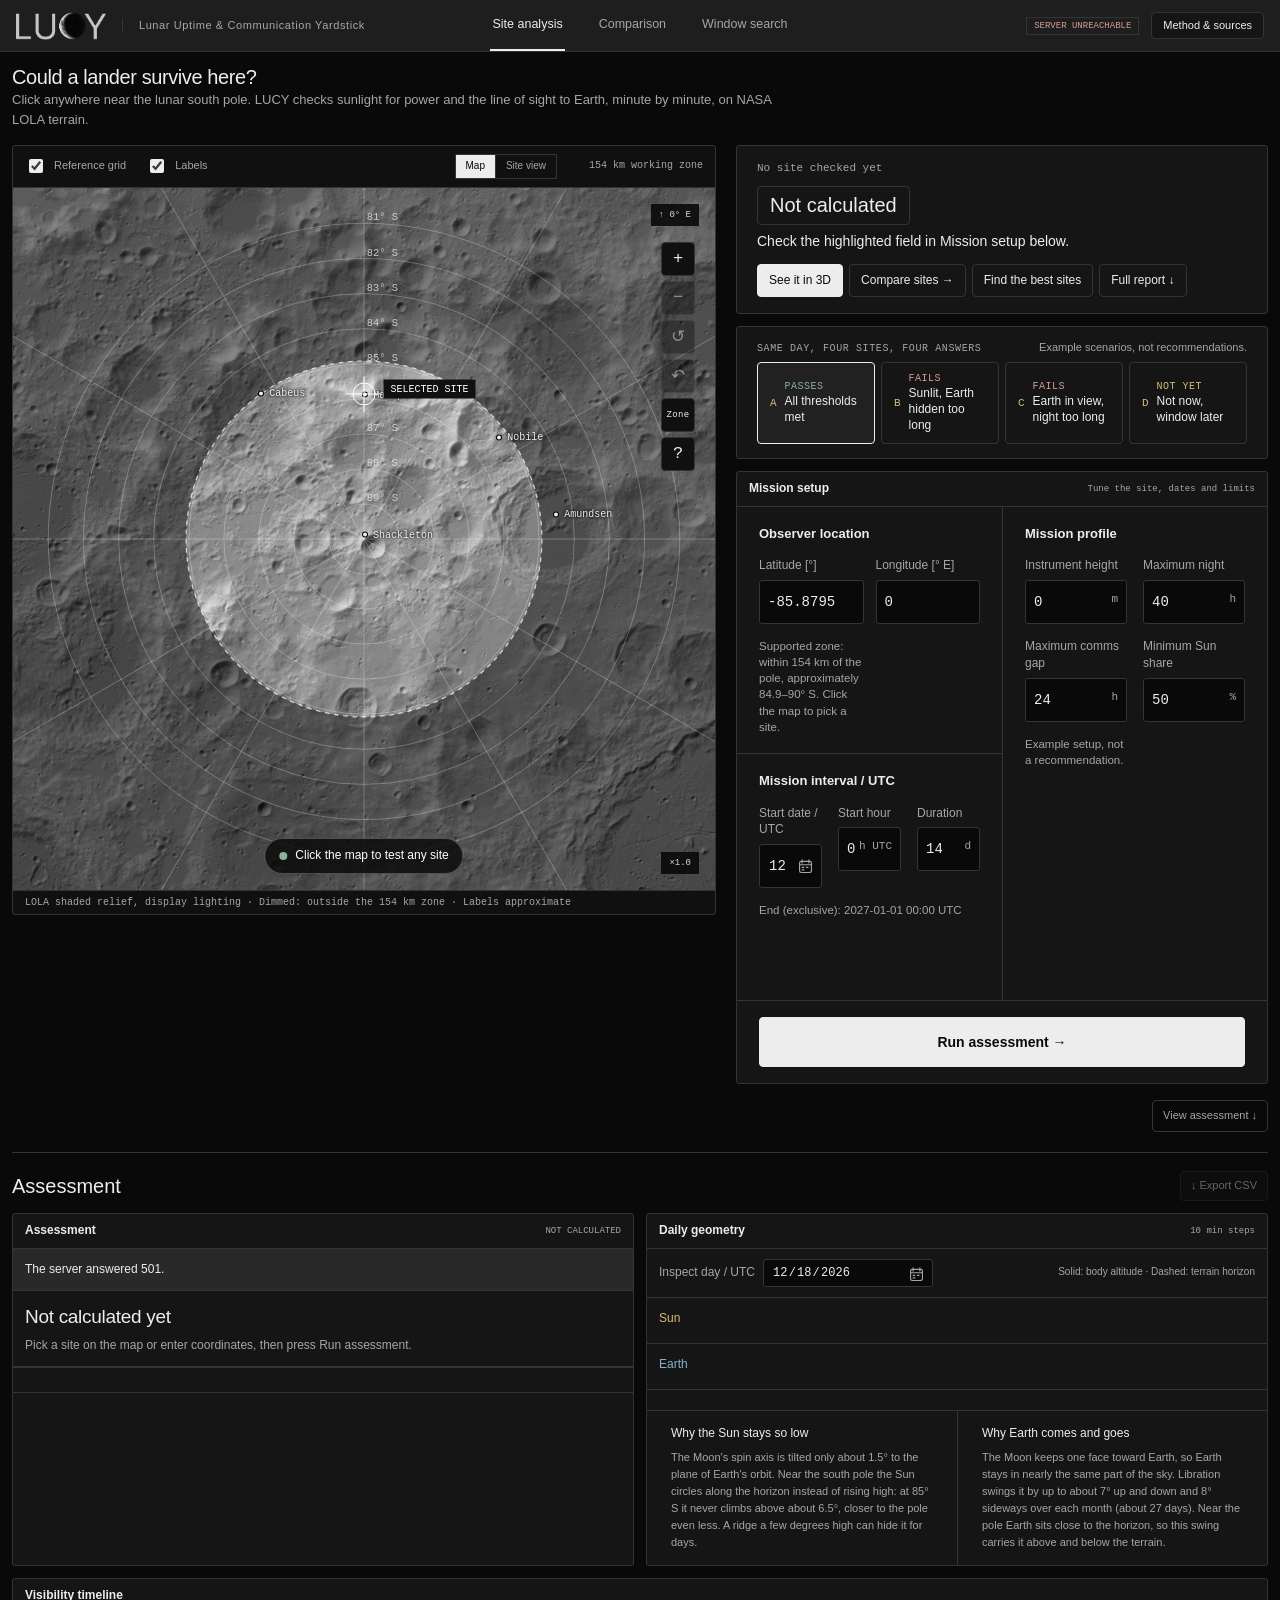
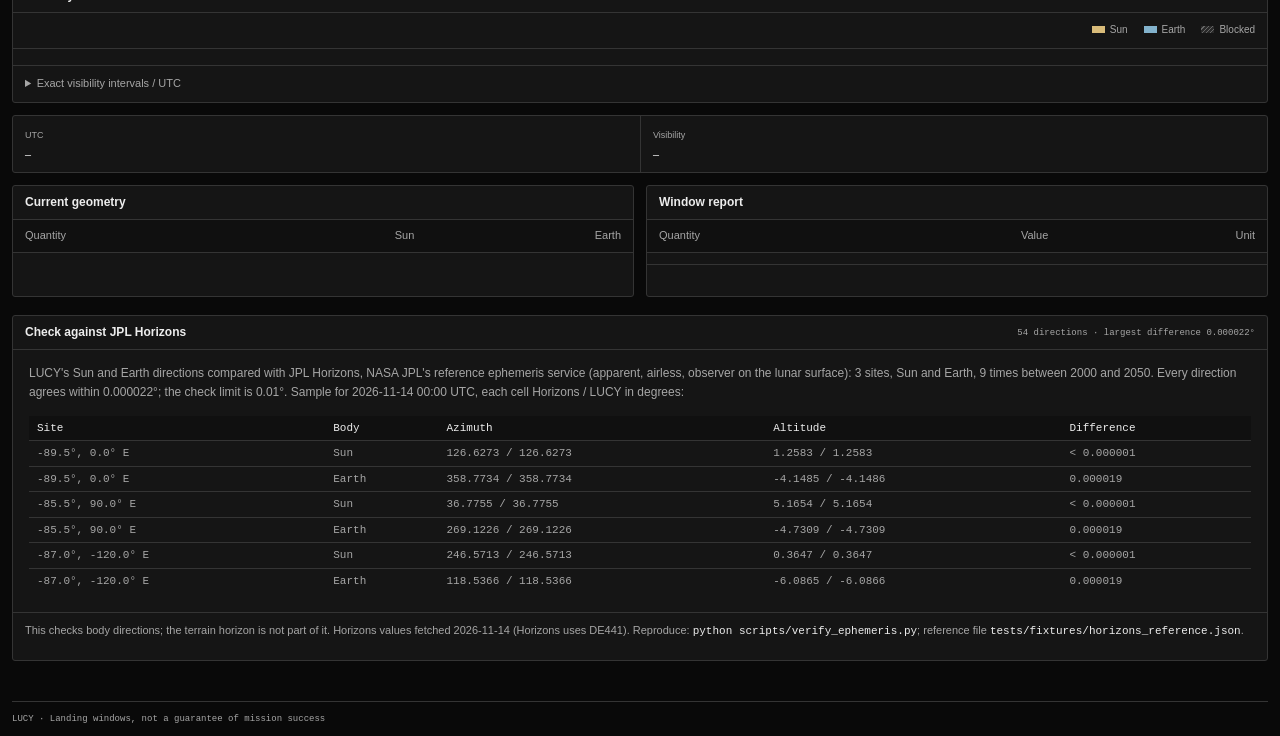
==== commit 2282f199: "Redesign the first screen as one question and an answer card, rebuild the comparison page as three s" ====
--- a/web/index.html
+++ b/web/index.html
@@ -14,12 +14,12 @@
 <div class="header-brand"><a class="brand" href="index.html"><img src="assets/img/logo.png" alt="LUCY" width="90" height="28"></a><div class="product">Lunar Uptime &amp; Communication Yardstick</div></div>
 <nav aria-label="Primary navigation"><div class="nav-links">
 <button role="tab" id="tab-site" aria-selected="true" aria-controls="site-view" data-view="site">Site analysis</button>
-<a id="tab-compare" href="compare.html">Comparison <span id="pin-count" class="mono">[0/3]</span></a>
+<a id="tab-compare" href="compare.html">Comparison</a>
 <button role="tab" id="tab-search" aria-selected="false" aria-controls="search-view" data-view="search">Window search</button>
 </div></nav>
 <div class="header-tools"><span class="mode" id="data-state">Connecting…</span><button type="button" id="about">Method &amp; sources</button></div>
 </header>
-<div class="workspace-title"><div><h1 id="page-title">Landing window assessment</h1></div></div>
+<div class="workspace-title"><div><h1 id="page-title">Could a lander survive here?</h1><p class="page-sub" id="page-sub">Click anywhere near the lunar south pole. LUCY checks sunlight for power and the line of sight to Earth, minute by minute, on NASA LOLA terrain.</p></div></div>
 
 <main>
 <div id="site-view" data-stale="false" role="tabpanel" aria-labelledby="tab-site">
@@ -56,6 +56,7 @@
 </div>
 <div class="map-ui map-help" id="map-help" role="note" hidden><b>Click</b> place site · <b>Drag</b> zoom to area · <b>Ctrl + wheel</b> zoom · <b>Middle drag</b> or <b>Space + drag / arrows</b> pan · <b>Right-click</b> menu · <b>Backspace</b> previous view · <span class="kbd">.</span> place at cursor · <b>Zone</b> zoom to the working zone · <b>↺</b> whole map</div>
 <span class="map-ui map-scale" id="readout">×1.0</span>
+<div class="map-invite" id="map-invite" aria-hidden="true"><i></i>Click the map to test any site</div>
 <div class="ctx" id="ctx" role="menu" aria-label="Map menu">
 <button type="button" role="menuitem" data-act="place">Place site here <span class="kbd">.</span></button>
 <button type="button" role="menuitem" data-act="copy">Copy coordinates</button>
@@ -72,8 +73,23 @@
 </section>
 
 <div class="analysis-column">
-<section class="panel setup-panel"><div class="panel-head"><h2>Mission setup</h2></div>
-<div class="presets" id="presets" hidden><div class="presets-head"><span>Example scenarios</span><small id="presets-note">Example scenarios, not recommendations.</small></div><div class="preset-buttons" id="preset-buttons" role="group" aria-label="Example scenarios"></div></div>
+<section class="panel answer-card" id="answer-card" data-stale="false" aria-live="polite" aria-label="Answer for the selected site">
+<p class="answer-context" id="answer-context">No site checked yet</p>
+<div class="answer-main"><span class="answer-verdict" id="answer-verdict" data-kind="idle">Click the map</span><p class="answer-text" id="answer-text">Pick any point within 154 km of the pole to check it.</p></div>
+<div class="answer-metrics" id="answer-metrics"></div>
+<p class="answer-stale" id="answer-stale">Settings changed. Click the map or press Run assessment to update.</p>
+<div class="answer-actions">
+<button type="button" id="answer-3d">See it in 3D</button>
+<button type="button" id="answer-next" hidden>When can I land here? ↓</button>
+<button type="button" id="answer-compare">Compare sites →</button>
+<button type="button" id="answer-search">Find the best sites</button>
+<button type="button" id="answer-report">Full report ↓</button>
+</div>
+</section>
+<section class="panel scenario-panel">
+<div class="presets" id="presets" hidden><div class="presets-head"><span>Same day, four sites, four answers</span><small id="presets-note">Example scenarios, not recommendations.</small></div><div class="preset-buttons" id="preset-buttons" role="group" aria-label="Example scenarios"></div></div>
+</section>
+<section class="panel setup-panel"><div class="panel-head"><h2>Mission setup</h2><span class="setup-sub">Tune the site, dates and limits</span></div>
 <form id="mission-form" novalidate>
 <fieldset class="location-group">
 <legend>Observer location</legend>
@@ -112,7 +128,7 @@
 </section>
 
 <section id="results-section" class="results-section" aria-label="Assessment and plots">
-<div class="results-heading"><h2>Assessment</h2><span class="mono" id="window-label"></span><div class="tools"><button id="pin" disabled>+ Add site to comparison</button><button id="export" disabled>↓ Export CSV</button></div></div>
+<div class="results-heading"><h2>Assessment</h2><span class="mono" id="window-label"></span><div class="tools"><button id="export" disabled>↓ Export CSV</button></div></div>
 
 <section class="panel assessment-panel" id="assessment-results" aria-label="Window assessment">
 <div class="panel-head"><h2>Assessment</h2><span id="run-state" class="mono">NOT CALCULATED</span></div>
--- a/web/assets/css/lucy.css
+++ b/web/assets/css/lucy.css
@@ -440,7 +440,7 @@
 input[aria-invalid=true] { outline: 1px solid var(--unmet-color); outline-offset: 1px; border-color: var(--unmet-color); box-shadow: none; }
 input[type=range]:focus-visible { outline: 1px solid var(--muted); outline-offset: 3px; box-shadow: none; }
 /* Dedicated comparison page: common inputs, aligned columns, shared time axis. */
-.compare-profile { display: grid; grid-template-columns: 1.25fr repeat(5,minmax(80px,1fr)) 1.15fr auto; align-items: start; gap: 12px; padding: 16px; }
+.compare-profile { display: grid; grid-template-columns: 1.25fr repeat(5,minmax(80px,1fr)) 1.15fr; align-items: start; gap: 12px; padding: 16px; }
 .compare-profile .field { min-width: 0; margin: 0; }
 .compare-profile label { font-size: 11px; margin-bottom: 6px; }
 .compare-profile input { height: 35px; padding: 6px 8px; font-size: 12px; }
@@ -523,7 +523,8 @@
 .comparison-matrix [data-stale=true] td{opacity:.45}
 
 /* Map: the world layer is scaled and moved by map.js; overlays stay in screen pixels. */
-.map { overscroll-behavior: none; touch-action: none; outline: none; }
+/* A plain wheel over the map scrolls the page (Ctrl + wheel zooms); a finger can scroll it vertically. */
+.map { touch-action: pan-y; outline: none; }
 .map:focus-visible { box-shadow: inset 0 0 0 1px var(--ink); }
 .map.is-panning, .map.space-pan { cursor: grab; }
 .map.is-panning { cursor: grabbing; }
@@ -723,3 +724,80 @@
   header nav button,header nav .nav-links a{padding:10px 0;font-size:12px}
   header .mode{display:none}
 }
+
+/* ---------- First screen: the question, the map, the answer ---------- */
+.workspace-title .page-sub{margin:0 0 4px;color:var(--muted);font-size:13px;max-width:760px;line-height:1.5}
+.workspace-title .page-sub[hidden]{display:none}
+.setup-sub{font-size:11px;color:var(--muted)}
+@media(min-width:901px){
+  .setup-stage .analysis-column{flex-direction:column;gap:12px}
+  .setup-stage .setup-panel{flex:none}
+}
+.answer-card{padding:16px 20px;display:flex;flex-direction:column;gap:12px}
+.answer-context{margin:0;font:11px var(--mono);color:var(--muted)}
+.answer-main{display:flex;flex-direction:column;gap:6px}
+.answer-verdict{align-self:flex-start;font-size:20px;font-weight:500;padding:4px 12px;border-radius:4px;border:1px solid var(--line);color:var(--ink)}
+.answer-verdict[data-kind=ok]{color:var(--met-color);border-color:var(--met-color);background:#8bb39c14}
+.answer-verdict[data-kind=bad]{color:var(--unmet-color);border-color:var(--unmet-color);background:#d49b9514}
+.answer-verdict[data-kind=busy]{color:var(--muted);animation:marker-pulse 1.5s ease-in-out infinite}
+.answer-text{margin:0;font-size:14px;line-height:1.5;color:var(--ink)}
+.answer-metrics{display:grid;grid-template-columns:repeat(3,minmax(0,1fr));gap:8px}
+.answer-metrics:empty{display:none}
+.answer-metrics>div{border:1px solid var(--line);border-radius:4px;padding:8px 10px;display:flex;flex-direction:column;gap:2px;min-width:0}
+.answer-metrics small{font-size:11px;color:var(--muted)}
+.answer-metrics b{font-size:20px;font-weight:500}
+.answer-metrics span{font:10px var(--mono);color:var(--muted)}
+.answer-metrics .is-met b{color:var(--met-color)}.answer-metrics .is-unmet b{color:var(--unmet-color)}
+.answer-metrics .is-unmet{border-color:#d49b9566}
+.answer-stale{display:none;margin:0;font-size:12px;color:var(--sun-color)}
+.answer-card[data-stale=true] .answer-stale{display:block}
+.answer-card[data-stale=true] .answer-main,.answer-card[data-stale=true] .answer-metrics{opacity:.45}
+.answer-actions{display:flex;flex-wrap:wrap;gap:6px}
+.answer-actions button{font-size:12px;padding:7px 11px;background:transparent}
+.answer-actions button:first-child{background:var(--ink);color:var(--bg);border-color:var(--ink)}
+.answer-actions button[hidden]{display:none}
+.scenario-panel .presets{border-bottom:0}
+.preset-buttons button[aria-pressed=true]{border-color:var(--ink);background:#ffffff0d}
+.preset-buttons .outcome{display:block;font:500 10px var(--mono);font-style:normal;text-transform:uppercase;letter-spacing:.5px;margin-bottom:2px}
+.outcome[data-kind=ok]{color:var(--met-color)}.outcome[data-kind=bad]{color:var(--unmet-color)}.outcome[data-kind=later]{color:var(--sun-color)}
+.map-invite{position:absolute;left:50%;bottom:16px;transform:translateX(-50%);z-index:3;display:flex;align-items:center;gap:8px;padding:8px 14px;border-radius:20px;background:#0b0b0bd9;border:1px solid #ffffff40;color:#fff;font-size:12px;pointer-events:none;white-space:nowrap}
+.map-invite i{width:8px;height:8px;border-radius:50%;background:var(--met-color);animation:invite-dot 1.4s ease-out infinite}
+.map-invite[hidden]{display:none}
+.map.is-inviting .marker{animation:invite-ring 1.6s ease-out infinite}
+@keyframes invite-dot{0%{box-shadow:0 0 0 0 #8bb39caa}100%{box-shadow:0 0 0 8px #8bb39c00}}
+@keyframes invite-ring{0%{box-shadow:0 0 0 0 #ffffffaa}100%{box-shadow:0 0 0 18px #ffffff00}}
+@media(prefers-reduced-motion:reduce){.map-invite i,.map.is-inviting .marker,.answer-verdict[data-kind=busy]{animation:none}}
+@media(max-width:600px){.answer-metrics{gap:6px}.answer-metrics>div{padding:6px 8px}.answer-metrics b{font-size:16px}.answer-metrics small{font-size:10px}.answer-verdict{font-size:17px}.map-invite{bottom:10px;font-size:11px}}
+
+/* ---------- Comparison page: one card with its own map per site ---------- */
+.site-cards{display:grid;grid-template-columns:repeat(3,minmax(0,1fr));gap:12px;margin:14px 0}
+.site-card{display:flex;flex-direction:column;min-width:0}
+.site-card-head{display:flex;align-items:center;gap:10px;padding:10px 14px;border-bottom:1px solid var(--line)}
+.site-card-head h2{margin:0;font-size:14px;font-weight:500;display:flex;align-items:center;gap:8px}
+.site-card-head .site-verdict{margin-left:auto;font-size:12px;padding:3px 9px;border-radius:4px;border:1px solid var(--line);color:var(--muted)}
+.site-card-head .site-verdict[hidden]{display:none}
+.site-verdict[data-kind=ok]{color:var(--met-color);border-color:var(--met-color);background:#8bb39c14}
+.site-verdict[data-kind=bad]{color:var(--unmet-color);border-color:var(--unmet-color);background:#d49b9514}
+.site-card-head button{font-size:10px;padding:4px 7px;background:transparent}
+.site-card-head .site-verdict[hidden]+button{margin-left:auto}
+.site-card-stage{width:100%}
+.site-card .map{border-radius:0}
+.site-card .site3d{z-index:4}
+.site-card .s3d-note,.site-card .s3d-bodies{display:none}
+.site-card .s3d-tools{top:40px}
+.site-card[data-pending] .site-card-foot{opacity:.5}
+.site-card-foot{padding:10px 14px 14px;display:flex;flex-direction:column;gap:10px}
+.site-coords{margin:0;font:11px var(--mono);color:var(--muted)}
+.site-card-foot .answer-metrics>div{padding:6px 8px}.site-card-foot .answer-metrics b{font-size:16px}
+.site-add{display:flex;flex-direction:column;align-items:center;justify-content:center;gap:8px;min-height:340px;border:1.5px dashed var(--line);border-radius:6px;background:transparent;color:var(--muted);font-size:14px}
+.site-add:hover{border-color:var(--ink);color:var(--ink)}
+.site-add[hidden]{display:none}
+.site-add i{font-style:normal;font-size:56px;line-height:1;font-weight:300}
+.comparison-page .workspace-title{flex-wrap:wrap;justify-content:space-between}
+.comparison-page .workspace-title .page-sub{margin:4px 0 0;max-width:720px}
+@media(max-width:1000px){.site-cards{grid-template-columns:repeat(2,minmax(0,1fr))}}
+@media(max-width:640px){.site-cards{grid-template-columns:minmax(0,1fr)}.site-add{min-height:160px}}
+
+.site-slot{display:flex;flex-direction:column;min-width:0}
+.site-slot>.site-card{flex:1}
+.site-slot>.site-add{flex:1}
